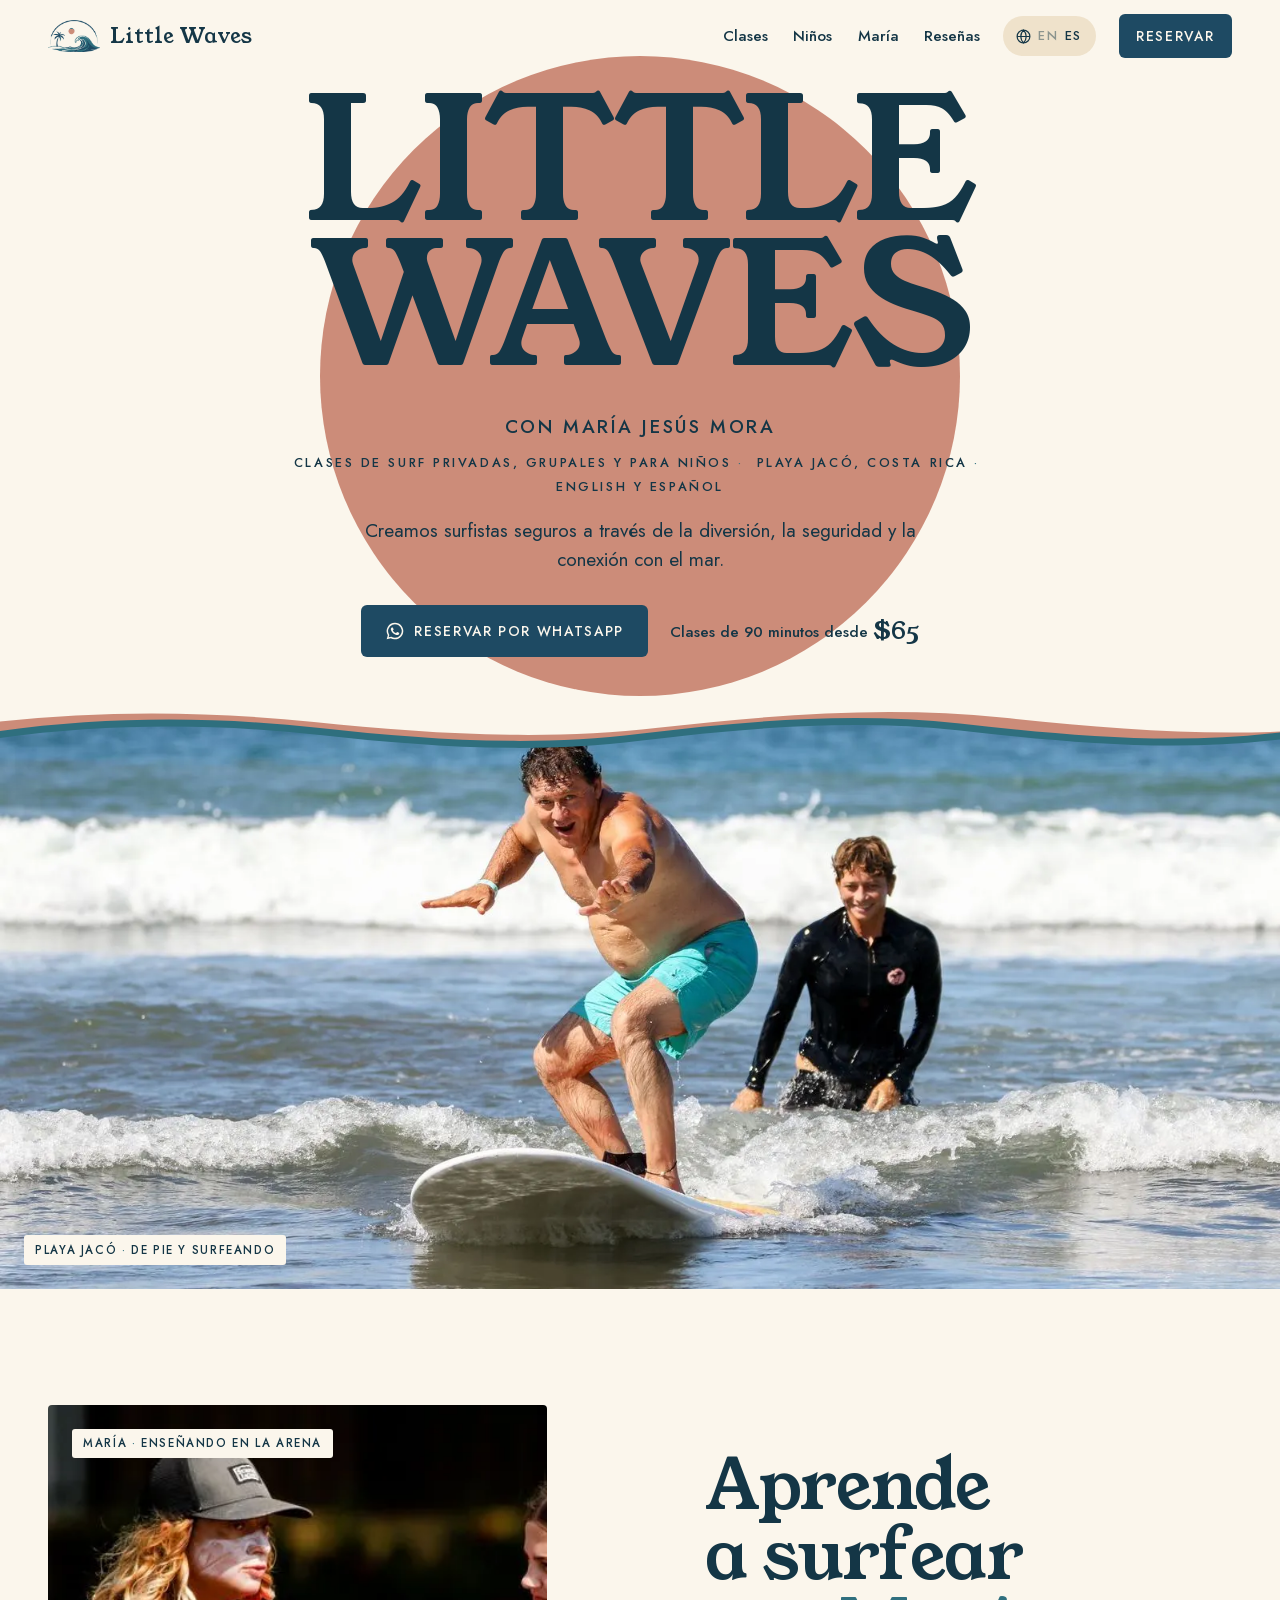
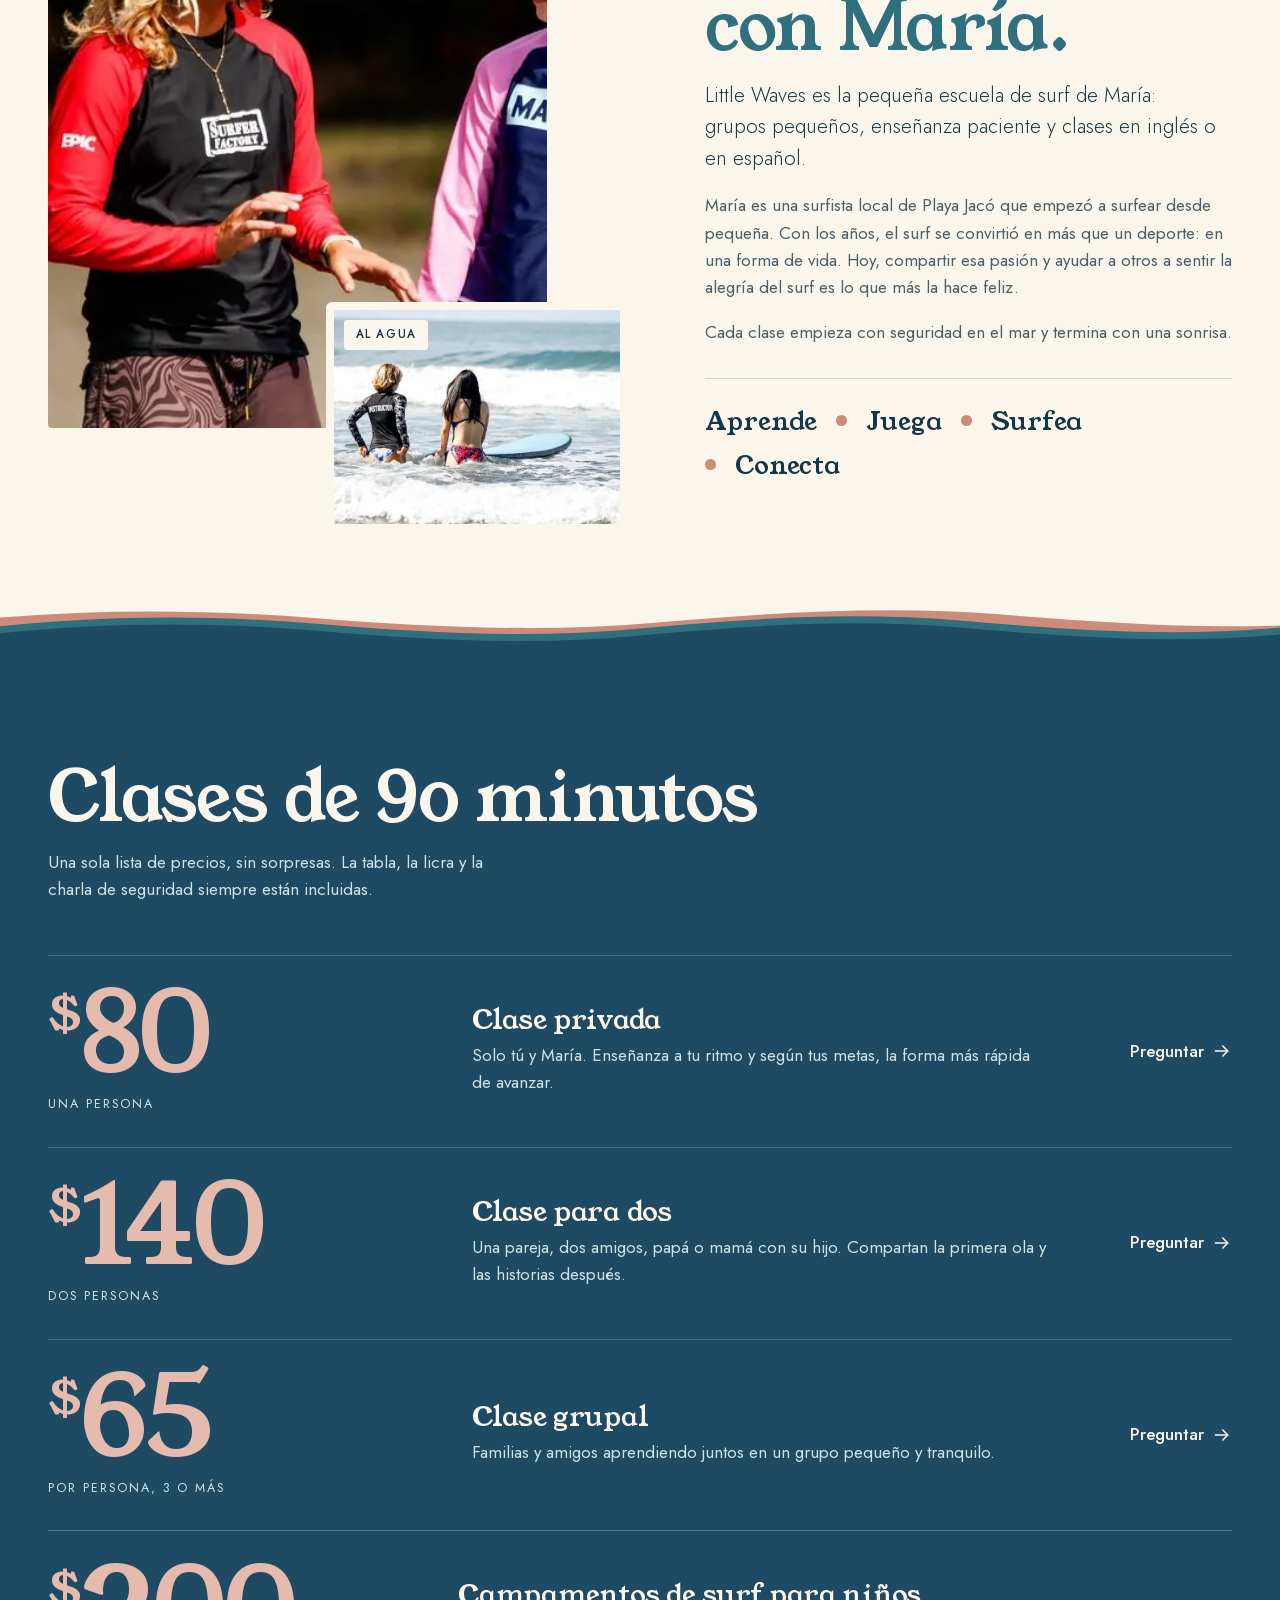
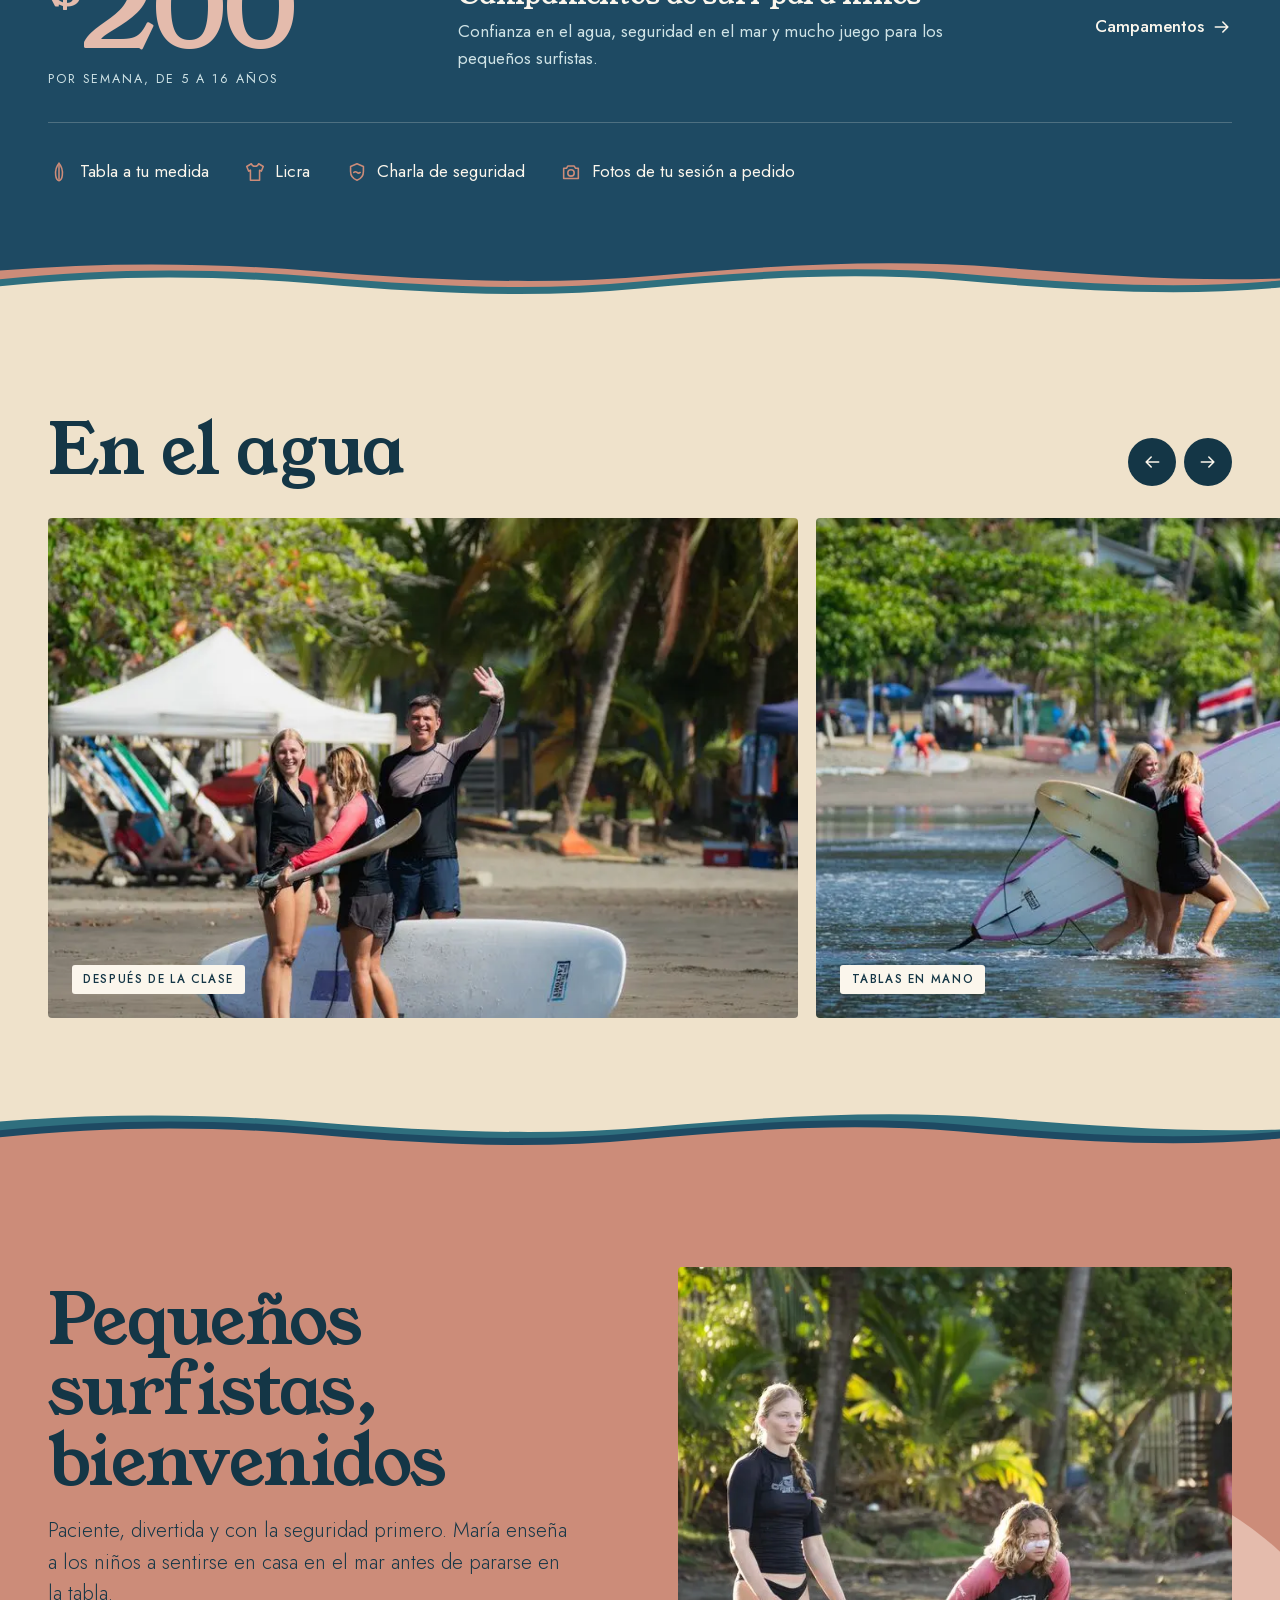
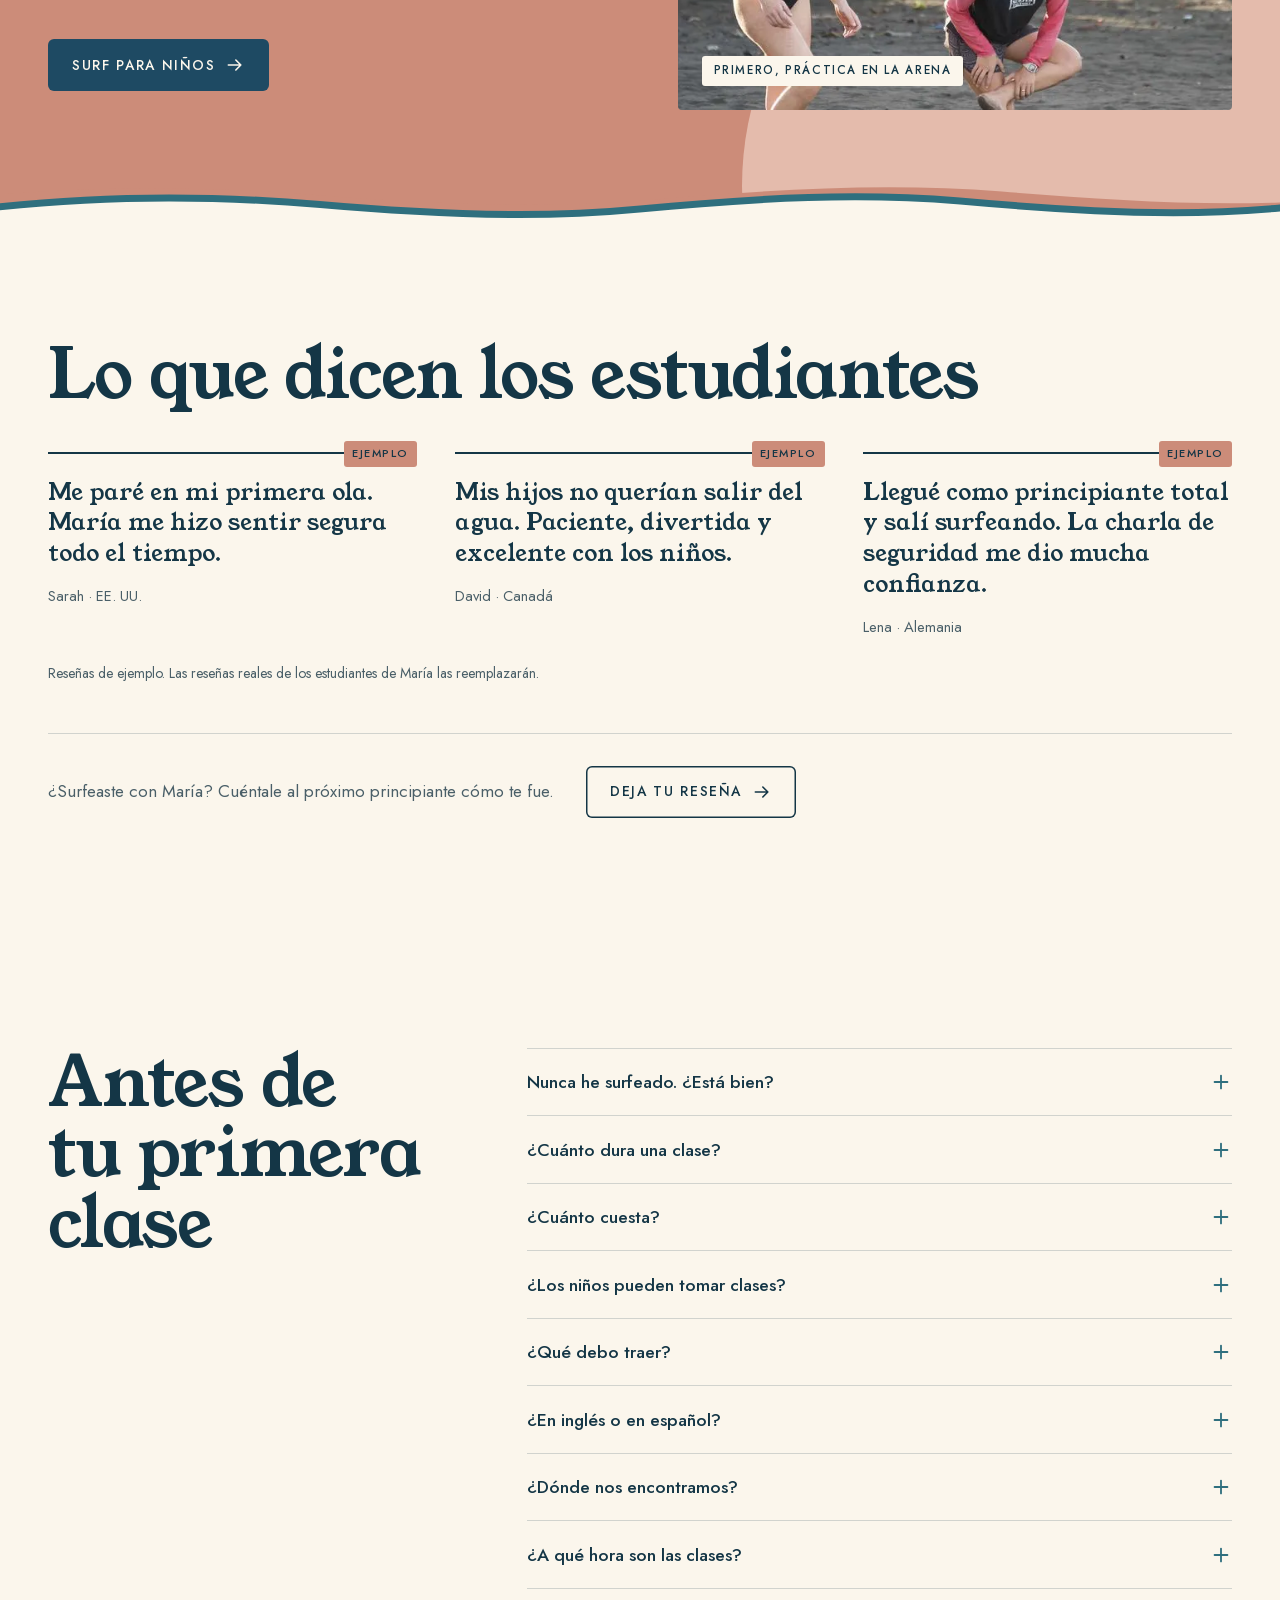
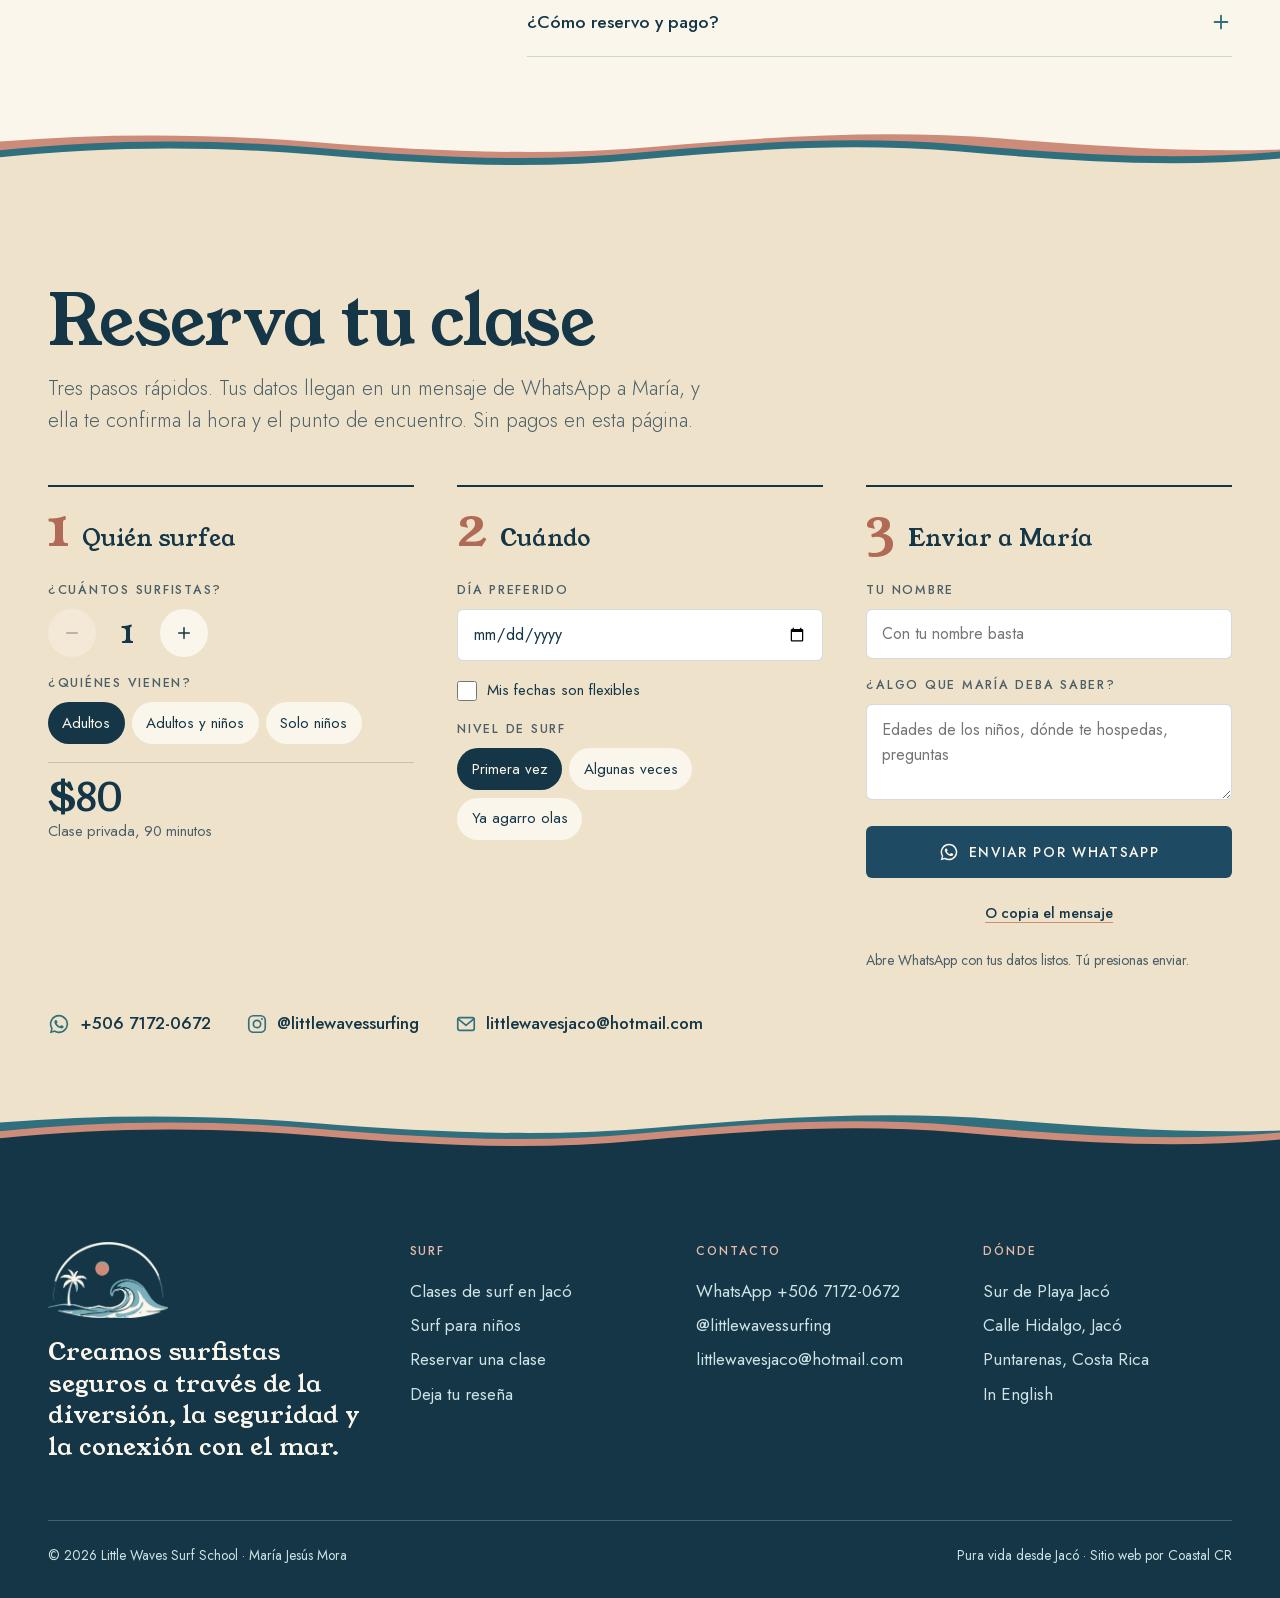
==== es/index.html @ 52def3fa "Launch revamped Little Waves site (surf-film poster) New bilingual site: home, surf lessons, kids ca" ====
<!DOCTYPE html>
<html lang="es">
<head>
<meta charset="utf-8">
<meta name="viewport" content="width=device-width, initial-scale=1, viewport-fit=cover">
<title>Little Waves Surf School | Clases de Surf en Playa Jacó, Costa Rica</title>
<meta name="description" content="Clases de surf en Playa Jacó con la instructora local María Jesús Mora. Privada $80, dos personas $140, grupos $65 por persona. 90 minutos, tabla incluida. Inglés y español.">
<meta name="robots" content="index, follow, max-image-preview:large">
<link rel="canonical" href="https://littlewavessurf.com/es/">
<link rel="alternate" hreflang="en" href="https://littlewavessurf.com/"><link rel="alternate" hreflang="es" href="https://littlewavessurf.com/es/"><link rel="alternate" hreflang="x-default" href="https://littlewavessurf.com/">
<meta name="theme-color" content="#FBF6EC">
<meta property="og:type" content="website">
<meta property="og:site_name" content="Little Waves Surf School">
<meta property="og:locale" content="es_CR">
<meta property="og:title" content="Little Waves Surf School | Clases de Surf en Playa Jacó, Costa Rica">
<meta property="og:description" content="Clases de surf en Playa Jacó con la instructora local María Jesús Mora. Privada $80, dos personas $140, grupos $65 por persona. 90 minutos, tabla incluida. Inglés y español.">
<meta property="og:url" content="https://littlewavessurf.com/es/">
<meta property="og:image" content="https://littlewavessurf.com/img/og-card.jpg">
<meta property="og:image:width" content="1200"><meta property="og:image:height" content="630">
<meta name="twitter:card" content="summary_large_image">
<link rel="icon" type="image/png" href="../img/icon-180.png">
<link rel="apple-touch-icon" href="../img/icon-180.png">
<link rel="preload" href="../fonts/youngserif-latin.woff2" as="font" type="font/woff2" crossorigin>
<link rel="preload" href="../fonts/jost-latin.woff2" as="font" type="font/woff2" crossorigin>
<link rel="stylesheet" href="../assets/site.css?v=20260926">
<script type="application/ld+json">{"@context":"https://schema.org","@graph":[{"@type":"SportsActivityLocation","@id":"https://littlewavessurf.com/#school","name":"Little Waves Surf School","url":"https://littlewavessurf.com/","image":"https://littlewavessurf.com/img/standup-1600.jpg","logo":"https://littlewavessurf.com/img/mark-ink-512.png","telephone":"+506 7172 0672","email":"littlewavesjaco@hotmail.com","description":"Clases de surf en Playa Jacó con la instructora local María Jesús Mora. Privada $80, dos personas $140, grupos $65 por persona. 90 minutos, tabla incluida. Inglés y español.","foundingDate":"2026","address":{"@type":"PostalAddress","streetAddress":"Calle Hidalgo, Playa Jacó","addressLocality":"Jacó","addressRegion":"Puntarenas","addressCountry":"CR"},"areaServed":"Jacó, Puntarenas, Costa Rica","priceRange":"$65-$200","knowsLanguage":["en","es"],"sameAs":["https://instagram.com/littlewavessurfing"],"founder":{"@type":"Person","name":"María Jesús Mora","jobTitle":"Surf instructor"},"makesOffer":[{"@type":"Offer","price":"80","priceCurrency":"USD","itemOffered":{"@type":"Service","name":"Clase de surf privada (90 minutos)"}},{"@type":"Offer","price":"140","priceCurrency":"USD","itemOffered":{"@type":"Service","name":"Clase de surf para dos personas (90 minutos)"}},{"@type":"Offer","price":"65","priceCurrency":"USD","itemOffered":{"@type":"Service","name":"Clase de surf grupal, por persona, 3 o más (90 minutos)"}},{"@type":"Offer","price":"200","priceCurrency":"USD","itemOffered":{"@type":"Service","name":"Campamento de surf para niños, 5 a 16 años, por semana"}}]},{"@type":"FAQPage","@id":"https://littlewavessurf.com/es/#faq","mainEntity":[{"@type":"Question","name":"Nunca he surfeado. ¿Está bien?","acceptedAnswer":{"@type":"Answer","text":"Sí. Las clases están pensadas para principiantes, y cada una empieza con una charla de seguridad en la arena antes de entrar al agua."}},{"@type":"Question","name":"¿Cuánto dura una clase?","acceptedAnswer":{"@type":"Answer","text":"90 minutos, privada o grupal."}},{"@type":"Question","name":"¿Cuánto cuesta?","acceptedAnswer":{"@type":"Answer","text":"$80 la clase privada, $140 para dos personas y $65 por persona para tres o más. La tabla, la licra y la charla de seguridad están incluidas."}},{"@type":"Question","name":"¿Los niños pueden tomar clases?","acceptedAnswer":{"@type":"Answer","text":"Sí. María enseña a niños y adultos, y organiza campamentos de surf semanales para niños de 5 a 16 años ($200 por semana)."}},{"@type":"Question","name":"¿Dónde nos encontramos?","acceptedAnswer":{"@type":"Answer","text":"En el sur de Playa Jacó, por Calle Hidalgo. María te manda el punto exacto por WhatsApp."}},{"@type":"Question","name":"¿A qué hora son las clases?","acceptedAnswer":{"@type":"Answer","text":"Depende de la marea. María escoge la mejor hora para tu nivel y te la confirma por WhatsApp."}},{"@type":"Question","name":"¿En inglés o en español?","acceptedAnswer":{"@type":"Answer","text":"Los dos. María enseña en inglés y en español."}}]}]}</script>
</head>
<body>
<svg width="0" height="0" style="position:absolute" aria-hidden="true" focusable="false">
  <symbol id="i-wa" viewBox="0 0 24 24"><path fill="currentColor" d="M12 2a10 10 0 0 0-8.6 15.1L2 22l5-1.3A10 10 0 1 0 12 2zm0 18.2c-1.5 0-3-.4-4.3-1.2l-.3-.2-3 .8.8-2.9-.2-.3A8.2 8.2 0 1 1 12 20.2zm4.5-6.1c-.2-.1-1.5-.7-1.7-.8-.2-.1-.4-.1-.6.1l-.8 1c-.1.2-.3.2-.5.1a6.7 6.7 0 0 1-3.3-2.9c-.2-.4.2-.4.7-1.3.1-.2 0-.3 0-.4l-.8-1.8c-.2-.5-.4-.4-.6-.4h-.5c-.2 0-.4.1-.6.3-.2.2-.8.8-.8 2s.9 2.3 1 2.5c.1.2 1.7 2.6 4.2 3.7 1.6.7 2.2.7 3 .6.5-.1 1.5-.6 1.7-1.2.2-.6.2-1.1.1-1.2 0-.1-.2-.2-.5-.3z"/></symbol>
  <symbol id="i-ig" viewBox="0 0 24 24"><g fill="none" stroke="currentColor" stroke-width="1.8"><rect x="3" y="3" width="18" height="18" rx="5"/><circle cx="12" cy="12" r="4"/></g><circle cx="17.4" cy="6.6" r="1.1" fill="currentColor"/></symbol>
  <symbol id="i-mail" viewBox="0 0 24 24"><g fill="none" stroke="currentColor" stroke-width="1.8" stroke-linejoin="round"><rect x="3" y="5" width="18" height="14" rx="2"/><path d="m3.5 6.5 8.5 7 8.5-7"/></g></symbol>
  <symbol id="i-pin" viewBox="0 0 24 24"><g fill="none" stroke="currentColor" stroke-width="1.8"><path d="M12 21s-7-6.2-7-11.5a7 7 0 0 1 14 0C19 14.8 12 21 12 21z"/><circle cx="12" cy="9.5" r="2.5"/></g></symbol>
  <symbol id="i-globe" viewBox="0 0 24 24"><g fill="none" stroke="currentColor" stroke-width="1.7"><circle cx="12" cy="12" r="9"/><path d="M3 12h18M12 3c2.6 2.6 3.8 5.6 3.8 9s-1.2 6.4-3.8 9c-2.6-2.6-3.8-5.6-3.8-9S9.4 5.6 12 3z"/></g></symbol>
  <symbol id="i-menu" viewBox="0 0 24 24"><path d="M3 7h18M3 12h18M3 17h12" fill="none" stroke="currentColor" stroke-width="1.9" stroke-linecap="round"/></symbol>
  <symbol id="i-close" viewBox="0 0 24 24"><path d="M6 6l12 12M18 6 6 18" fill="none" stroke="currentColor" stroke-width="1.9" stroke-linecap="round"/></symbol>
  <symbol id="i-plus" viewBox="0 0 24 24"><path d="M12 5v14M5 12h14" fill="none" stroke="currentColor" stroke-width="2" stroke-linecap="round"/></symbol>
  <symbol id="i-minus" viewBox="0 0 24 24"><path d="M5 12h14" fill="none" stroke="currentColor" stroke-width="2" stroke-linecap="round"/></symbol>
  <symbol id="i-arrow" viewBox="0 0 24 24"><path d="M4 12h15m-6-6 6 6-6 6" fill="none" stroke="currentColor" stroke-width="1.9" stroke-linecap="round" stroke-linejoin="round"/></symbol>
  <symbol id="i-left" viewBox="0 0 24 24"><path d="M20 12H5m6-6-6 6 6 6" fill="none" stroke="currentColor" stroke-width="1.9" stroke-linecap="round" stroke-linejoin="round"/></symbol>
  <symbol id="i-check" viewBox="0 0 24 24"><g fill="none" stroke="currentColor" stroke-width="1.9" stroke-linecap="round" stroke-linejoin="round"><circle cx="12" cy="12" r="9"/><path d="m8 12.5 2.7 2.7L16.5 9.5"/></g></symbol>
  <symbol id="i-board" viewBox="0 0 24 24"><g fill="none" stroke="currentColor" stroke-width="1.7" stroke-linecap="round"><path d="M12 2.5c3 3.5 4.2 8.3 3.6 13.2-.3 2.6-1.6 5.3-3.6 5.8-2-.5-3.3-3.2-3.6-5.8-.6-4.9.6-9.7 3.6-13.2z"/><path d="M12 5v15"/></g></symbol>
  <symbol id="i-shirt" viewBox="0 0 24 24"><path d="M8 3 3 6l2 5 2-1v11h10V10l2 1 2-5-5-3c-.5 1.7-2 2.8-4 2.8S8.5 4.7 8 3z" fill="none" stroke="currentColor" stroke-width="1.7" stroke-linejoin="round"/></symbol>
  <symbol id="i-shield" viewBox="0 0 24 24"><g fill="none" stroke="currentColor" stroke-width="1.7" stroke-linejoin="round" stroke-linecap="round"><path d="M12 3 5 6v5.5c0 4.4 3 8 7 9.5 4-1.5 7-5.1 7-9.5V6l-7-3z"/><path d="M8.5 12.5c1.2-1 2.3-1 3.5 0s2.3 1 3.5 0"/></g></symbol>
  <symbol id="i-camera" viewBox="0 0 24 24"><g fill="none" stroke="currentColor" stroke-width="1.7" stroke-linejoin="round"><path d="M4 8h3l1.5-2.5h7L17 8h3v11H4z"/><circle cx="12" cy="13" r="3.5"/></g></symbol>
  <symbol id="i-star" viewBox="0 0 24 24"><path fill="currentColor" d="m12 3 2.7 5.6 6.1.9-4.4 4.3 1 6.1L12 17l-5.4 2.9 1-6.1-4.4-4.3 6.1-.9z"/></symbol>
  <symbol id="i-copy" viewBox="0 0 24 24"><g fill="none" stroke="currentColor" stroke-width="1.7"><rect x="8" y="8" width="12" height="12" rx="2"/><path d="M16 8V5a1 1 0 0 0-1-1H5a1 1 0 0 0-1 1v10a1 1 0 0 0 1 1h3"/></g></symbol>
</svg>
<a class="sr" href="#main">Saltar al contenido</a>
<header class="top" id="top">
  <div class="wrap top-in">
    <a class="brand" href="../es/" aria-label="Little Waves Surf School, inicio">
      <img src="../img/mark-ink-160.png" width="160" height="101" alt="" />
      <span>Little Waves</span>
    </a>
    <nav class="nav" aria-label="Principal">
      <a href="../es/clases-de-surf-jaco/">Clases</a>
      <a href="../es/campamentos-de-surf-ninos/">Niños</a>
      <a href="../es/#maria">María</a>
      <a href="../es/#reviews">Reseñas</a>
    </nav>
    <a class="lang" href="../" hreflang="en" data-lang-switch="en" aria-label="View in English">
      <svg aria-hidden="true"><use href="#i-globe"/></svg><b class="">EN</b><b class="on">ES</b>
    </a>
    <a class="btn btn-sea btn-top" href="../es/#book">Reservar</a>
    <button class="menu-btn" type="button" aria-label="Abrir menú" aria-controls="sheet" aria-expanded="false" data-menu-open><svg aria-hidden="true"><use href="#i-menu"/></svg></button>
  </div>
</header>
<div class="sheet" id="sheet" role="dialog" aria-modal="true" aria-label="Menú">
  <div class="sheet-head">
    <a class="brand" href="../es/"><img src="../img/mark-ink-160.png" width="44" alt="" /><span>Little Waves</span></a>
    <button class="menu-btn" type="button" aria-label="Cerrar menú" data-menu-close style="display:inline-flex"><svg aria-hidden="true"><use href="#i-close"/></svg></button>
  </div>
  <nav aria-label="Móvil">
    <a href="../es/">Inicio</a>
    <a href="../es/clases-de-surf-jaco/">Clases de surf</a>
    <a href="../es/campamentos-de-surf-ninos/">Surf para niños</a>
    <a href="../es/#maria">Conoce a María</a>
    <a href="../es/#reviews">Reseñas</a>
    <a href="../" data-lang-switch="en">In English</a>
  </nav>
  <a class="btn btn-sea" href="../es/#book" data-menu-close><svg aria-hidden="true"><use href="#i-wa"/></svg>Reservar por WhatsApp</a>
</div>
<main id="main">
<section class="poster" aria-labelledby="title">
  <div class="sun" aria-hidden="true" data-sun></div>
  <div class="sky wrap">
    <h1 class="bill-title" id="title"><span>Little</span> <span>Waves</span></h1>
    <p class="billing"><span class="star">Con María Jesús Mora</span> <span>Clases de surf privadas, grupales y para niños<i>·</i></span> <span>Playa Jacó, Costa Rica<i>·</i></span> <span>English y Español</span></p>
    <p class="tagline">Creamos surfistas seguros a través de la diversión, la seguridad y la conexión con el mar.</p>
    <div class="cta-row">
      <a class="btn btn-sea" href="#book"><svg aria-hidden="true"><use href="#i-wa"/></svg>Reservar por WhatsApp</a>
      <span class="from">Clases de 90 minutos desde <b>$65</b></span>
    </div>
  </div>
  <figure class="sea-plate">
    <picture><source type="image/webp" srcset="../img/standup-800.webp 800w, ../img/standup-1600.webp 1600w" sizes="100vw"><img src="../img/standup-1600.jpg" srcset="../img/standup-800.jpg 800w, ../img/standup-1600.jpg 1600w" sizes="100vw" width="1600" height="1056" alt="Un estudiante de pie sobre una ola durante una clase de surf en Playa Jacó" fetchpriority="high"></picture>
    <figcaption class="ticket">Playa Jacó <b>·</b> De pie y surfeando</figcaption>
  </figure>
</section>

<section class="band b-paper pad" id="maria" aria-labelledby="maria-h">
  <div class="wrap maria">
    <div class="maria-plates">
      <figure class="p1">
        <picture><source type="image/webp" srcset="../img/teaching-800.webp 800w, ../img/teaching-1600.webp 1600w" sizes="(max-width:860px) 92vw, 50vw"><img src="../img/teaching-1600.jpg" srcset="../img/teaching-800.jpg 800w, ../img/teaching-1600.jpg 1600w" sizes="(max-width:860px) 92vw, 50vw" width="1600" height="1060" alt="María enseñando a una joven estudiante en la playa de Jacó" loading="lazy" decoding="async"></picture>
        <figcaption class="ticket">María <b>·</b> Enseñando en la arena</figcaption>
      </figure>
      <figure class="p2">
        <picture><source type="image/webp" srcset="../img/walkin-800.webp 800w, ../img/walkin-1600.webp 1600w" sizes="(max-width:860px) 50vw, 26vw"><img src="../img/walkin-1600.jpg" srcset="../img/walkin-800.jpg 800w, ../img/walkin-1600.jpg 1600w" sizes="(max-width:860px) 50vw, 26vw" width="1600" height="1060" alt="María entrando al mar con una estudiante" loading="lazy" decoding="async"></picture>
        <figcaption class="ticket">Al agua</figcaption>
      </figure>
    </div>
    <div>
      <h2 id="maria-h">Aprende a surfear <em>con María.</em></h2>
      <p class="lede">Little Waves es la pequeña escuela de surf de María: grupos pequeños, enseñanza paciente y clases en inglés o en español.</p>
      <p>María es una surfista local de Playa Jacó que empezó a surfear desde pequeña. Con los años, el surf se convirtió en más que un deporte: en una forma de vida. Hoy, compartir esa pasión y ayudar a otros a sentir la alegría del surf es lo que más la hace feliz.</p>
      <p>Cada clase empieza con seguridad en el mar y termina con una sonrisa.</p>
      <div class="values" aria-label="La base de cada clase"><span>Aprende</span><span>Juega</span><span>Surfea</span><span>Conecta</span></div>
    </div>
  </div>
</section>

<section class="band edge b-sea pad" id="lessons" aria-labelledby="lessons-h"><i class="ink" aria-hidden="true"></i>
  <div class="wrap">
    <div class="bill-head">
      <h2 id="lessons-h">Clases de 90 minutos</h2>
      <p>Una sola lista de precios, sin sorpresas. La tabla, la licra y la charla de seguridad siempre están incluidas.</p>
    </div>
    <ul class="bill">
      <li>
        <div class="price"><sup>$</sup>80<small>Una persona</small></div>
        <div><h3>Clase privada</h3><p>Solo tú y María. Enseñanza a tu ritmo y según tus metas, la forma más rápida de avanzar.</p></div>
        <a class="ask" href="https://wa.me/50671720672" data-wa data-wa-msg="private"><span class="t">Preguntar</span> <svg class="arrow" width="20" height="20" aria-hidden="true"><use href="#i-arrow"/></svg></a>
      </li>
      <li>
        <div class="price"><sup>$</sup>140<small>Dos personas</small></div>
        <div><h3>Clase para dos</h3><p>Una pareja, dos amigos, papá o mamá con su hijo. Compartan la primera ola y las historias después.</p></div>
        <a class="ask" href="https://wa.me/50671720672" data-wa data-wa-msg="two"><span class="t">Preguntar</span> <svg class="arrow" width="20" height="20" aria-hidden="true"><use href="#i-arrow"/></svg></a>
      </li>
      <li>
        <div class="price"><sup>$</sup>65<small>Por persona, 3 o más</small></div>
        <div><h3>Clase grupal</h3><p>Familias y amigos aprendiendo juntos en un grupo pequeño y tranquilo.</p></div>
        <a class="ask" href="https://wa.me/50671720672" data-wa data-wa-msg="group"><span class="t">Preguntar</span> <svg class="arrow" width="20" height="20" aria-hidden="true"><use href="#i-arrow"/></svg></a>
      </li>
      <li>
        <div class="price"><sup>$</sup>200<small>Por semana, de 5 a 16 años</small></div>
        <div><h3>Campamentos de surf para niños</h3><p>Confianza en el agua, seguridad en el mar y mucho juego para los pequeños surfistas.</p></div>
        <a class="ask" href="../es/campamentos-de-surf-ninos/"><span class="t">Campamentos</span> <svg class="arrow" width="20" height="20" aria-hidden="true"><use href="#i-arrow"/></svg></a>
      </li>
    </ul>
    <div class="included">
      <span><svg aria-hidden="true"><use href="#i-board"/></svg>Tabla a tu medida</span>
      <span><svg aria-hidden="true"><use href="#i-shirt"/></svg>Licra</span>
      <span><svg aria-hidden="true"><use href="#i-shield"/></svg>Charla de seguridad</span>
      <span><svg aria-hidden="true"><use href="#i-camera"/></svg>Fotos de tu sesión a pedido</span>
    </div>
  </div>
</section>

<section class="band edge b-sand pad" aria-labelledby="reel-h"><i class="ink" aria-hidden="true"></i>
  <div class="wrap reel-head">
    <h2 id="reel-h">En el agua</h2>
    <div class="reel-ctrl">
      <button type="button" data-reel="-1" aria-label="Fotos anteriores"><svg aria-hidden="true"><use href="#i-left"/></svg></button>
      <button type="button" data-reel="1" aria-label="Más fotos"><svg aria-hidden="true"><use href="#i-arrow"/></svg></button>
    </div>
  </div>
  <div class="reel" id="reel" tabindex="0" aria-label="Fotos de clases">
    <figure><picture><source type="image/webp" srcset="../img/family-800.webp 800w, ../img/family-1600.webp 1600w" sizes="(max-width:640px) 460px, 760px"><img src="../img/family-1600.jpg" srcset="../img/family-800.jpg 800w, ../img/family-1600.jpg 1600w" sizes="(max-width:640px) 460px, 760px" width="1600" height="1067" alt="Una familia con su tabla después de una clase" loading="lazy" decoding="async"></picture><figcaption class="ticket">Después de la clase</figcaption></figure>
    <figure><picture><source type="image/webp" srcset="../img/boards-800.webp 800w, ../img/boards-1600.webp 1600w" sizes="(max-width:640px) 460px, 760px"><img src="../img/boards-1600.jpg" srcset="../img/boards-800.jpg 800w, ../img/boards-1600.jpg 1600w" sizes="(max-width:640px) 460px, 760px" width="1600" height="1067" alt="Dos estudiantes entrando al agua con sus tablas" loading="lazy" decoding="async"></picture><figcaption class="ticket">Tablas en mano</figcaption></figure>
    <figure><picture><source type="image/webp" srcset="../img/drone-800.webp 800w, ../img/drone-1600.webp 1600w" sizes="(max-width:640px) 540px, 900px"><img src="../img/drone-1600.jpg" srcset="../img/drone-800.jpg 800w, ../img/drone-1600.jpg 1600w" sizes="(max-width:640px) 540px, 900px" width="1600" height="900" alt="Una clase de surf vista desde arriba en el agua verde del Pacífico" loading="lazy" decoding="async"></picture><figcaption class="ticket">Desde arriba</figcaption></figure>
    <figure><picture><source type="image/webp" srcset="../img/laugh-800.webp 800w, ../img/laugh-1600.webp 1600w" sizes="(max-width:640px) 460px, 760px"><img src="../img/laugh-1600.jpg" srcset="../img/laugh-800.jpg 800w, ../img/laugh-1600.jpg 1600w" sizes="(max-width:640px) 460px, 760px" width="1600" height="1064" alt="Dos surfistas riendo en la playa con una tabla" loading="lazy" decoding="async"></picture><figcaption class="ticket">En la arena</figcaption></figure>
    <figure><picture><source type="image/webp" srcset="../img/ride2-800.webp 800w, ../img/ride2-1600.webp 1600w" sizes="(max-width:640px) 460px, 760px"><img src="../img/ride2-1600.jpg" srcset="../img/ride2-800.jpg 800w, ../img/ride2-1600.jpg 1600w" sizes="(max-width:640px) 460px, 760px" width="1600" height="1067" alt="Un surfista en una ola limpia en Jacó" loading="lazy" decoding="async"></picture><figcaption class="ticket">Playa Jacó <b>·</b> Un buen día</figcaption></figure>
    <figure><picture><source type="image/webp" srcset="../img/boards2-800.webp 800w, ../img/boards2-1600.webp 1600w" sizes="(max-width:640px) 460px, 760px"><img src="../img/boards2-1600.jpg" srcset="../img/boards2-800.jpg 800w, ../img/boards2-1600.jpg 1600w" sizes="(max-width:640px) 460px, 760px" width="1600" height="1067" alt="Dos surfistas entrando al agua con sus tablas" loading="lazy" decoding="async"></picture><figcaption class="ticket">Listos</figcaption></figure>
    <figure><picture><source type="image/webp" srcset="../img/water-800.webp 800w, ../img/water-1600.webp 1600w" sizes="(max-width:640px) 460px, 760px"><img src="../img/water-1600.jpg" srcset="../img/water-800.jpg 800w, ../img/water-1600.jpg 1600w" sizes="(max-width:640px) 460px, 760px" width="1600" height="1067" alt="Esperando una ola juntos en el agua" loading="lazy" decoding="async"></picture><figcaption class="ticket">Esperando la serie</figcaption></figure>
    <figure><picture><source type="image/webp" srcset="../img/ride1-800.webp 800w, ../img/ride1-1600.webp 1600w" sizes="(max-width:640px) 460px, 760px"><img src="../img/ride1-1600.jpg" srcset="../img/ride1-800.jpg 800w, ../img/ride1-1600.jpg 1600w" sizes="(max-width:640px) 460px, 760px" width="1600" height="1067" alt="Un surfista dentro de una ola en Jacó" loading="lazy" decoding="async"></picture><figcaption class="ticket">Más adentro</figcaption></figure>
  </div>
</section>

<section class="band edge b-sun pad kids-band" aria-labelledby="kids-h"><i class="ink" aria-hidden="true"></i>
  <div class="rise-clip" aria-hidden="true"><div class="rise"></div></div>
  <div class="wrap kids">
    <div>
      <h2 id="kids-h">Pequeños surfistas, bienvenidos</h2>
      <p class="lede">Paciente, divertida y con la seguridad primero. María enseña a los niños a sentirse en casa en el mar antes de pararse en la tabla.</p>
      <a class="btn btn-sea" href="../es/campamentos-de-surf-ninos/">Surf para niños <svg class="arrow" aria-hidden="true"><use href="#i-arrow"/></svg></a>
    </div>
    <figure>
      <picture><source type="image/webp" srcset="../img/sand-800.webp 800w, ../img/sand-1600.webp 1600w" sizes="(max-width:860px) 92vw, 46vw"><img src="../img/sand-1600.jpg" srcset="../img/sand-800.jpg 800w, ../img/sand-1600.jpg 1600w" sizes="(max-width:860px) 92vw, 46vw" width="1600" height="1067" alt="Una joven estudiante practicando en la arena con su instructora" loading="lazy" decoding="async"></picture>
      <figcaption class="ticket">Primero, práctica en la arena</figcaption>
    </figure>
  </div>
</section>

<section class="band edge b-paper pad" id="reviews" aria-labelledby="rev-h"><i class="ink" aria-hidden="true"></i>
  <div class="wrap">
    <h2 id="rev-h">Lo que dicen los estudiantes</h2>
    <div class="quotes"><blockquote><span class="example">Ejemplo</span><p>Me paré en mi primera ola. María me hizo sentir segura todo el tiempo.</p><footer>Sarah · EE. UU.</footer></blockquote><blockquote><span class="example">Ejemplo</span><p>Mis hijos no querían salir del agua. Paciente, divertida y excelente con los niños.</p><footer>David · Canadá</footer></blockquote><blockquote><span class="example">Ejemplo</span><p>Llegué como principiante total y salí surfeando. La charla de seguridad me dio mucha confianza.</p><footer>Lena · Alemania</footer></blockquote></div><p class="send-note" style="margin-top:1.4rem">Reseñas de ejemplo. Las reseñas reales de los estudiantes de María las reemplazarán.</p>
    <div class="review-ask">
      <p>¿Surfeaste con María? Cuéntale al próximo principiante cómo te fue.</p>
      <a class="btn btn-line" href="../es/resena/">Deja tu reseña <svg class="arrow" aria-hidden="true"><use href="#i-arrow"/></svg></a>
    </div>
  </div>
</section>

<section class="band b-paper pad" id="faq" aria-labelledby="faq-h">
  <div class="wrap faq">
    <h2 id="faq-h">Antes de tu primera clase</h2>
    <div>
      <details><summary>Nunca he surfeado. ¿Está bien?<svg aria-hidden="true"><use href="#i-plus"/></svg></summary><p>Sí. Las clases están pensadas para principiantes, y cada una empieza con una charla de seguridad en la arena antes de entrar al agua.</p></details>
      <details><summary>¿Cuánto dura una clase?<svg aria-hidden="true"><use href="#i-plus"/></svg></summary><p>90 minutos, privada o grupal.</p></details>
      <details><summary>¿Cuánto cuesta?<svg aria-hidden="true"><use href="#i-plus"/></svg></summary><p>$80 la clase privada, $140 para dos personas y $65 por persona para tres o más. La tabla, la licra y la charla de seguridad están incluidas.</p></details>
      <details><summary>¿Los niños pueden tomar clases?<svg aria-hidden="true"><use href="#i-plus"/></svg></summary><p>Sí. María enseña a niños y adultos, y organiza campamentos de surf semanales para niños de 5 a 16 años ($200 por semana).</p></details>
      <details><summary>¿Qué debo traer?<svg aria-hidden="true"><use href="#i-plus"/></svg></summary><p>Tu traje de baño, bloqueador y agua. La tabla y la licra te esperan listas.</p></details>
      <details><summary>¿En inglés o en español?<svg aria-hidden="true"><use href="#i-plus"/></svg></summary><p>Los dos. María enseña en inglés y en español.</p></details>
      <details><summary>¿Dónde nos encontramos?<svg aria-hidden="true"><use href="#i-plus"/></svg></summary><p>En el sur de Playa Jacó, por Calle Hidalgo. María te manda el punto exacto por WhatsApp.</p></details>
      <details><summary>¿A qué hora son las clases?<svg aria-hidden="true"><use href="#i-plus"/></svg></summary><p>Depende de la marea. María escoge la mejor hora para tu nivel y te la confirma por WhatsApp.</p></details>
      <details><summary>¿Cómo reservo y pago?<svg aria-hidden="true"><use href="#i-plus"/></svg></summary><p>Envía tus datos por WhatsApp. María te confirma la hora y dónde encontrarse. No se cobra nada en esta página.</p></details>
    </div>
  </div>
</section>


<section class="band edge b-sand pad" id="book" aria-labelledby="book-h"><i class="ink" aria-hidden="true"></i>
  <div class="wrap">
    <div class="book-head">
      <h2 id="book-h">Reserva tu clase</h2>
      <p class="lede">Tres pasos rápidos. Tus datos llegan en un mensaje de WhatsApp a María, y ella te confirma la hora y el punto de encuentro. Sin pagos en esta página.</p>
    </div>
    <form class="stations" id="planner" novalidate>
      <fieldset class="station">
        <legend class="station-n"><b>1</b><span>Quién surfea</span></legend>
        <div>
          <span class="field-label" id="ppl-l">¿Cuántos surfistas?</span>
          <div class="stepper" role="group" aria-labelledby="ppl-l">
            <button type="button" data-step="-1" aria-label="Uno menos"><svg aria-hidden="true"><use href="#i-minus"/></svg></button>
            <output id="ppl" aria-live="polite">1</output>
            <button type="button" data-step="1" aria-label="Uno más"><svg aria-hidden="true"><use href="#i-plus"/></svg></button>
          </div>
        </div>
        <div>
          <span class="field-label" id="who-l">¿Quiénes vienen?</span>
          <div class="chips" role="radiogroup" aria-labelledby="who-l">
            <label><input type="radio" name="who" value="adults" checked><span>Adultos</span></label>
            <label><input type="radio" name="who" value="mix"><span>Adultos y niños</span></label>
            <label><input type="radio" name="who" value="kids"><span>Solo niños</span></label>
          </div>
        </div>
        <div class="estimate" aria-live="polite">
          <b id="est-price">$80</b>
          <span id="est-note">Clase privada, 90 minutos</span>
        </div>
      </fieldset>
      <fieldset class="station">
        <legend class="station-n"><b>2</b><span>Cuándo</span></legend>
        <div>
          <label class="field-label" for="date">Día preferido</label>
          <input class="input" type="date" id="date" name="date">
        </div>
        <label class="check"><input type="checkbox" id="flex" name="flex"> Mis fechas son flexibles</label>
        <div>
          <span class="field-label" id="lvl-l">Nivel de surf</span>
          <div class="chips" role="radiogroup" aria-labelledby="lvl-l">
            <label><input type="radio" name="level" value="first" checked><span>Primera vez</span></label>
            <label><input type="radio" name="level" value="some"><span>Algunas veces</span></label>
            <label><input type="radio" name="level" value="good"><span>Ya agarro olas</span></label>
          </div>
        </div>
      </fieldset>
      <fieldset class="station">
        <legend class="station-n"><b>3</b><span>Enviar a María</span></legend>
        <div>
          <label class="field-label" for="name">Tu nombre</label>
          <input class="input" id="name" name="name" autocomplete="name" placeholder="Con tu nombre basta">
        </div>
        <div>
          <label class="field-label" for="notes">¿Algo que María deba saber?</label>
          <textarea class="input" id="notes" name="notes" placeholder="Edades de los niños, dónde te hospedas, preguntas"></textarea>
        </div>
        <button class="btn btn-sea" type="submit"><svg aria-hidden="true"><use href="#i-wa"/></svg>Enviar por WhatsApp</button>
        <button class="copy-btn" type="button" data-copy>O copia el mensaje</button>
        <p class="send-note">Abre WhatsApp con tus datos listos. Tú presionas enviar.</p>
      </fieldset>
    </form>
    <div class="contact-row">
      <a href="https://wa.me/50671720672" data-wa><svg aria-hidden="true"><use href="#i-wa"/></svg>+506 7172-0672</a>
      <a href="https://instagram.com/littlewavessurfing" rel="noopener" target="_blank"><svg aria-hidden="true"><use href="#i-ig"/></svg>@littlewavessurfing</a>
      <a href="mailto:littlewavesjaco@hotmail.com"><svg aria-hidden="true"><use href="#i-mail"/></svg>littlewavesjaco@hotmail.com</a>
    </div>
  </div>
</section>

</main>
<footer class="band edge b-night foot"><i class="ink" aria-hidden="true"></i>
  <div class="wrap">
    <div class="foot-grid">
      <div class="foot-brand">
        <img src="../img/mark-reverse-512.png" width="120" alt="Little Waves Surf School" loading="lazy" />
        <p>Creamos surfistas seguros a través de la diversión, la seguridad y la conexión con el mar.</p>
      </div>
      <div>
        <p class="foot-h">Surf</p>
        <a href="../es/clases-de-surf-jaco/">Clases de surf en Jacó</a>
        <a href="../es/campamentos-de-surf-ninos/">Surf para niños</a>
        <a href="../es/#book">Reservar una clase</a>
        <a href="../es/resena/">Deja tu reseña</a>
      </div>
      <div>
        <p class="foot-h">Contacto</p>
        <a href="https://wa.me/50671720672" data-wa>WhatsApp +506 7172-0672</a>
        <a href="https://instagram.com/littlewavessurfing" rel="noopener" target="_blank">@littlewavessurfing</a>
        <a href="mailto:littlewavesjaco@hotmail.com">littlewavesjaco@hotmail.com</a>
      </div>
      <div>
        <p class="foot-h">Dónde</p>
        <ul><li>Sur de Playa Jacó</li><li>Calle Hidalgo, Jacó</li><li>Puntarenas, Costa Rica</li></ul>
        <a href="../" data-lang-switch="en">In English</a>
      </div>
    </div>
    <div class="foot-bottom">
      <span>© <span data-year>2026</span> Little Waves Surf School · María Jesús Mora</span>
      <span>Pura vida desde Jacó · Sitio web por <a href="https://coastalcr.com" rel="noopener" target="_blank">Coastal CR</a></span>
    </div>
  </div>
</footer>
<div class="bookbar" id="bookbar" aria-hidden="true">
  <span>Clases de 90 minutos<br>desde <b>$65</b></span>
  <a class="btn btn-sea" href="../es/#book" tabindex="-1"><svg aria-hidden="true"><use href="#i-wa"/></svg>Reservar</a>
</div>
<div class="toast" id="toast" role="status" aria-live="polite"></div>

<script src="../assets/site.js?v=20260926" defer></script>
</body>
</html>
---- assets/site.css ----
@font-face{font-family:'Jost';font-style:normal;font-weight:300 600;font-display:swap;src:url(../fonts/jost-latin-ext.woff2) format('woff2');unicode-range:U+0100-02BA, U+02BD-02C5, U+02C7-02CC, U+02CE-02D7, U+02DD-02FF, U+0304, U+0308, U+0329, U+1D00-1DBF, U+1E00-1E9F, U+1EF2-1EFF, U+2020, U+20A0-20AB, U+20AD-20C0, U+2113, U+2C60-2C7F, U+A720-A7FF}
@font-face{font-family:'Jost';font-style:normal;font-weight:300 600;font-display:swap;src:url(../fonts/jost-latin.woff2) format('woff2');unicode-range:U+0000-00FF, U+0131, U+0152-0153, U+02BB-02BC, U+02C6, U+02DA, U+02DC, U+0304, U+0308, U+0329, U+2000-206F, U+20AC, U+2122, U+2191, U+2193, U+2212, U+2215, U+FEFF, U+FFFD}
@font-face{font-family:'Young Serif';font-style:normal;font-weight:400;font-display:swap;src:url(../fonts/youngserif-latin-ext.woff2) format('woff2');unicode-range:U+0100-02BA, U+02BD-02C5, U+02C7-02CC, U+02CE-02D7, U+02DD-02FF, U+0304, U+0308, U+0329, U+1D00-1DBF, U+1E00-1E9F, U+1EF2-1EFF, U+2020, U+20A0-20AB, U+20AD-20C0, U+2113, U+2C60-2C7F, U+A720-A7FF}
@font-face{font-family:'Young Serif';font-style:normal;font-weight:400;font-display:swap;src:url(../fonts/youngserif-latin.woff2) format('woff2');unicode-range:U+0000-00FF, U+0131, U+0152-0153, U+02BB-02BC, U+02C6, U+02DA, U+02DC, U+0304, U+0308, U+0329, U+2000-206F, U+20AC, U+2122, U+2191, U+2193, U+2212, U+2215, U+FEFF, U+FFFD}
/* Little Waves Surf School — surf-film poster world */
:root{
  --paper:#FBF6EC;
  --sand:#EFE2CB;
  --sun:#CC8C79;
  --sun-soft:#E4BBAC;
  --sea:#1E4A63;
  --teal:#2F6F7E;
  --foam:#7AB0BA;
  --night:#143646;
  --ink:#143646;
  --ink-2:#4A5F68;
  --on-sea:#FBF6EC;
  --on-sea-2:#CFE3E6;
  --sun-ink:#B06A55;
  --rule:rgba(20,54,70,.18);
  --rule-sea:rgba(251,246,236,.22);
  --display:"Young Serif",Georgia,"Times New Roman",serif;
  --sans:"Jost","Futura","Avenir Next",system-ui,sans-serif;
  --gut:clamp(16px,4vw,48px);
  --max:1240px;
  --ease:cubic-bezier(.16,1,.3,1);
  --wave:url("data:image/svg+xml,%3Csvg xmlns='http://www.w3.org/2000/svg' viewBox='0 0 1440 60' preserveAspectRatio='none'%3E%3Cpath d='M0 34C120 14 240 14 360 30s240 26 360 8 240-30 360-14 240 30 360 12V60H0Z'/%3E%3C/svg%3E");
}
*{box-sizing:border-box;margin:0;padding:0}
html{-webkit-text-size-adjust:100%;scroll-behavior:smooth;scroll-padding-top:84px}
body{font-family:var(--sans);font-weight:400;font-size:1.0625rem;line-height:1.6;color:var(--ink);background:var(--paper);-webkit-font-smoothing:antialiased;text-rendering:optimizeLegibility;overflow-x:hidden;overflow-x:clip}
html{overflow-x:clip}
img{display:block;max-width:100%;height:auto}
a{color:inherit;text-underline-offset:.22em;text-decoration-thickness:1px}
button,input,select,textarea{font:inherit;color:inherit}
::selection{background:var(--sun);color:var(--night)}
:focus-visible{outline:2px solid var(--sun);outline-offset:3px;border-radius:2px}
[hidden]{display:none!important}
.wrap{width:min(100% - 2*var(--gut),var(--max));margin-inline:auto}
.sr{position:absolute;width:1px;height:1px;overflow:hidden;clip:rect(0 0 0 0);white-space:nowrap}

/* ---------- type roles ---------- */
h1,h2,h3{font-family:var(--display);font-weight:400;line-height:1.02;letter-spacing:-.01em;text-wrap:balance}
h2{font-size:clamp(2.2rem,5.4vw,4.4rem)}
h3{font-size:clamp(1.35rem,2.2vw,1.7rem);line-height:1.1}
p{text-wrap:pretty}
.caps{font-family:var(--sans);font-weight:500;text-transform:uppercase;letter-spacing:.16em;font-size:.78rem;line-height:1.5}
.lede{font-size:clamp(1.1rem,1.6vw,1.3rem);font-weight:300;line-height:1.55;max-width:34em}

/* ---------- buttons ---------- */
.btn{display:inline-flex;align-items:center;justify-content:center;gap:.6rem;min-height:52px;padding:.85rem 1.5rem;border-radius:6px;border:0;
  font-family:var(--sans);font-weight:500;font-size:.86rem;letter-spacing:.12em;text-transform:uppercase;text-decoration:none;cursor:pointer;
  transition:background-color .35s var(--ease),color .35s var(--ease),transform .35s var(--ease)}
.btn svg{width:20px;height:20px;flex:none}
.btn:active{transform:translateY(1px)}
.btn-sea{background:var(--sea);color:var(--paper)}
.btn-sea:hover{background:var(--night)}
.btn-sun{background:var(--sun);color:var(--night)}
.btn-sun:hover{background:var(--sun-soft)}
.btn-paper{background:var(--paper);color:var(--night)}
.btn-paper:hover{background:var(--sand)}
.btn-line{background:transparent;color:currentColor;box-shadow:inset 0 0 0 1.5px currentColor}
.btn-line:hover{background:rgba(20,54,70,.06)}
.link{font-weight:500;text-decoration:underline;text-decoration-color:var(--sun);text-decoration-thickness:2px;text-underline-offset:.3em;transition:text-decoration-color .3s}
.link:hover{text-decoration-color:currentColor}
.arrow{display:inline-block;transition:transform .35s var(--ease)}
a:hover .arrow{transform:translateX(4px)}

/* ---------- header ---------- */
.top{position:fixed;inset:0 0 auto;z-index:50;transition:background-color .35s,box-shadow .35s}
.top.scrolled{background:rgba(251,246,236,.96);box-shadow:0 1px 0 var(--rule)}
.top-in{display:flex;align-items:center;gap:1.4rem;height:72px}
.brand{display:flex;align-items:center;gap:.6rem;text-decoration:none;margin-right:auto}
.brand img{width:52px;height:auto}
.brand span{font-family:var(--display);font-size:1.3rem;line-height:1;color:var(--night)}
.nav{display:flex;align-items:center;gap:1.6rem}
.nav a{text-decoration:none;font-weight:500;font-size:.95rem;position:relative}
.nav a::after{content:"";position:absolute;left:0;right:0;bottom:-6px;height:2px;background:var(--sun);transform:scaleX(0);transform-origin:left;transition:transform .45s var(--ease)}
.nav a:hover::after,.nav a[aria-current="page"]::after{transform:scaleX(1)}
.lang{display:inline-flex;align-items:center;gap:.4rem;height:40px;padding:0 .9rem 0 .75rem;border-radius:999px;background:var(--sand);color:var(--night);
  text-decoration:none;font-weight:500;font-size:.8rem;letter-spacing:.12em;text-transform:uppercase}
.lang svg{width:17px;height:17px}
.lang b{font-weight:500;opacity:.45}
.lang b.on{opacity:1}
.top .btn{min-height:44px;padding:.6rem 1.1rem}
.menu-btn{display:none;width:44px;height:44px;border:0;background:transparent;cursor:pointer;align-items:center;justify-content:center}
.menu-btn svg{width:26px;height:26px}
@media (max-width:920px){
  .nav,.top .btn-top{display:none}
  .menu-btn{display:inline-flex}
  .top-in{gap:.6rem;height:64px}
  .brand img{width:44px}
}
.sheet{position:fixed;inset:0;z-index:60;background:var(--paper);display:flex;flex-direction:column;padding:0 var(--gut) 2rem;
  transform:translateY(-100%);visibility:hidden;transition:transform .55s var(--ease),visibility 0s .55s}
.sheet.open{transform:none;visibility:visible;transition:transform .55s var(--ease)}
.sheet-head{display:flex;align-items:center;justify-content:space-between;height:64px}
.sheet nav{display:flex;flex-direction:column;gap:.2rem;margin-top:1.5rem}
.sheet nav a{font-family:var(--display);font-size:2.3rem;line-height:1.32;text-decoration:none}
.sheet .btn{margin-top:auto}

/* ---------- overprinted wave edges ---------- */
.band{position:relative}
.band.edge::before,.band.edge::after{content:"";position:absolute;left:0;right:0;height:34px;bottom:100%;
  -webkit-mask:var(--wave) 0 0/100% 100% no-repeat;mask:var(--wave) 0 0/100% 100% no-repeat;pointer-events:none}
.band.edge::before{background:var(--teal);transform:translateY(-7px);z-index:-1}
.band.edge::after{background:var(--band-bg)}
.band{background:var(--band-bg)}
.b-paper{--band-bg:var(--paper)}
.b-sand{--band-bg:var(--sand)}
.b-sea{--band-bg:var(--sea);color:var(--on-sea)}
.b-sun{--band-bg:var(--sun);color:var(--night)}
.b-night{--band-bg:var(--night);color:var(--on-sea)}
.b-sun.edge::before{background:var(--sea)}
.ink{position:absolute;left:-48px;right:-48px;bottom:100%;height:34px;pointer-events:none;background:var(--ink2,var(--sun));transform:translate(18px,-13px);
  -webkit-mask:var(--wave) 0 0/100% 100% no-repeat;mask:var(--wave) 0 0/100% 100% no-repeat;z-index:-2}
.band.edge{isolation:isolate;z-index:0}
.b-sun{--ink2:var(--teal)}
.b-night{--ink2:var(--teal)}
.b-sand{--ink2:var(--sun)}
.b-sea{--ink2:var(--sun)}
.b-night.edge::before{background:var(--sun)}
.pad{padding-block:clamp(4.5rem,9vw,8rem)}

/* ---------- poster hero ---------- */
.poster{position:relative;background:var(--paper);padding-top:clamp(84px,10vh,120px);overflow:hidden;isolation:isolate}
.poster.short{padding-bottom:0}
.sun{position:absolute;z-index:0;left:50%;top:var(--sun-top,56px);width:var(--sun-size,min(60vw,640px));aspect-ratio:1;border-radius:50%;background:var(--sun);
  transform:translate(-50%,calc(var(--set,0) * var(--sun-drop,34%)));will-change:transform}
.sky{position:relative;z-index:2;text-align:center}
.bill-title{font-size:clamp(4.2rem,min(13.2vw,20vh),13.4rem);line-height:.86;letter-spacing:-.015em;text-transform:uppercase;color:var(--night)}
.bill-title span{display:inline-block}
.bill-title.page{font-size:clamp(3rem,8.6vw,8.4rem);text-transform:none;line-height:.92}
.billing{margin:clamp(1.1rem,2.4vw,1.8rem) auto 0;max-width:min(100%,64em);font-weight:500;text-transform:uppercase;letter-spacing:.2em;font-size:clamp(.7rem,1vw,.82rem);line-height:1.9;color:var(--night)}
.billing i{font-style:normal;color:var(--teal);padding-inline:.5em}
.billing span{white-space:nowrap}
.billing .star{display:block;font-size:1.45em;letter-spacing:.14em;margin-bottom:.35em}
@media (max-width:640px){.billing .star{font-size:1.2em}}
.tagline{margin:1rem auto 0;max-width:30em;font-weight:400;font-size:clamp(1.05rem,1.5vw,1.25rem);line-height:1.5;color:var(--ink)}
.cta-row{display:flex;flex-wrap:wrap;align-items:center;justify-content:center;gap:.8rem 1.4rem;margin-top:clamp(1.3rem,2.6vw,2rem)}
.from{font-size:.95rem;color:var(--night);font-weight:500}
.from b{font-family:var(--display);font-weight:400;font-size:1.5rem;color:var(--night);vertical-align:-.1em}
.sea-plate{position:relative;z-index:1;margin-top:clamp(2rem,5vw,3.5rem)}
.sea-plate img{width:100%;height:clamp(330px,64vh,780px);object-fit:cover;object-position:50% 20%}
.sea-plate picture{display:block;position:relative;z-index:1;
  -webkit-mask:var(--wave) 0 0/100% 44px no-repeat,linear-gradient(#000,#000) 0 43px/100% calc(100% - 43px) no-repeat;
  mask:var(--wave) 0 0/100% 44px no-repeat,linear-gradient(#000,#000) 0 43px/100% calc(100% - 43px) no-repeat}
.sea-plate::before{content:"";position:absolute;left:0;right:0;top:-7px;height:52px;z-index:0;background:var(--teal);
  -webkit-mask:var(--wave) 0 0/100% 44px no-repeat,linear-gradient(#000,#000) 0 43px/100% 9px no-repeat;
  mask:var(--wave) 0 0/100% 44px no-repeat,linear-gradient(#000,#000) 0 43px/100% 9px no-repeat}
.sea-plate::after{content:"";position:absolute;left:-48px;right:-48px;top:-7px;height:52px;z-index:-1;background:var(--sun);transform:translate(18px,-6px);
  -webkit-mask:var(--wave) 0 0/100% 44px no-repeat,linear-gradient(#000,#000) 0 43px/100% 9px no-repeat;
  mask:var(--wave) 0 0/100% 44px no-repeat,linear-gradient(#000,#000) 0 43px/100% 9px no-repeat}
.poster.short .sea-plate img{height:clamp(260px,46vh,560px)}

/* photo origin tickets */
.ticket{position:absolute;left:clamp(12px,2vw,24px);bottom:clamp(12px,2vw,24px);z-index:3;background:var(--paper);color:var(--night);
  padding:.45rem .7rem;border-radius:3px;font-weight:500;text-transform:uppercase;letter-spacing:.14em;font-size:.72rem;line-height:1.35;max-width:calc(100% - 24px)}
.ticket b{font-weight:500;color:var(--teal)}

/* ---------- María ---------- */
.maria{display:grid;grid-template-columns:minmax(0,1.1fr) minmax(0,1fr);gap:clamp(2rem,6vw,6rem);align-items:center}
.maria-plates{position:relative;padding-bottom:18%}
.maria-plates figure{position:relative}
.maria-plates .p1 img{aspect-ratio:4/5;object-fit:cover;object-position:0% 50%;width:86%;border-radius:4px}
.maria-plates .p1 .ticket{top:clamp(12px,2vw,24px);bottom:auto}
.maria-plates .p2{position:absolute;right:0;bottom:0;width:52%;border:8px solid var(--paper);border-radius:6px;background:var(--paper)}
.maria-plates .p2 img{aspect-ratio:4/3;object-fit:cover;border-radius:2px}
.maria-plates .p2 .ticket{left:10px;top:10px;bottom:auto}
.maria h2 em{font-style:normal;color:var(--teal)}
.maria p{margin-top:1.1rem;color:var(--ink-2);max-width:32em}
.maria .lede{color:var(--ink)}
.values{display:flex;flex-wrap:wrap;gap:.2rem 1.2rem;margin-top:2rem;padding-top:1.4rem;border-top:1px solid var(--rule)}
.values span{font-family:var(--display);font-size:clamp(1.3rem,2vw,1.6rem);color:var(--night)}
.values span+span::before{content:"";display:inline-block;width:.42em;height:.42em;border-radius:50%;background:var(--sun);margin-right:1.2rem;vertical-align:.18em}

/* ---------- lessons bill ---------- */
.bill-head{display:flex;flex-wrap:wrap;align-items:flex-end;justify-content:space-between;gap:1rem 3rem;margin-bottom:clamp(2rem,4vw,3.5rem)}
.bill-head p{color:var(--on-sea-2);max-width:26em}
.bill{list-style:none;border-top:1px solid var(--rule-sea)}
.bill li{display:grid;grid-template-columns:minmax(210px,.8fr) minmax(0,1.3fr) auto;gap:.6rem 3rem;align-items:center;padding-block:clamp(1.4rem,2.6vw,2.2rem);border-bottom:1px solid var(--rule-sea)}
.price{font-family:var(--display);font-size:clamp(4rem,8.6vw,7.4rem);line-height:.84;color:var(--sun-soft);letter-spacing:-.02em;font-feature-settings:"lnum" 1}
.price sup{font-size:.4em;vertical-align:.95em;margin-right:.04em}
.price small{display:block;font-family:var(--sans);font-size:.78rem;letter-spacing:.16em;text-transform:uppercase;color:var(--on-sea-2);margin-top:.9rem;line-height:1.4}
.price.word{font-size:clamp(2.6rem,5vw,4.4rem)}
.bill h3{color:var(--on-sea)}
.bill p{color:var(--on-sea-2);margin-top:.4rem;max-width:34em}
.bill .ask{white-space:nowrap;color:var(--on-sea);font-weight:500;text-decoration:none;display:inline-flex;gap:.5rem;align-items:center;padding:.7rem 0}
.bill .ask:hover{color:var(--sun-soft)}
.included{display:flex;flex-wrap:wrap;gap:.8rem 2.2rem;margin-top:2.2rem;color:var(--on-sea)}
.included span{display:inline-flex;align-items:center;gap:.6rem}
.included svg{width:22px;height:22px;color:var(--sun);flex:none}

/* ---------- reel ---------- */
.reel-head{display:flex;flex-wrap:wrap;justify-content:space-between;align-items:flex-end;gap:1rem 2rem;margin-bottom:2rem}
.reel-ctrl{display:flex;gap:.5rem}
.reel-ctrl button{width:48px;height:48px;border-radius:50%;border:0;background:var(--night);color:var(--paper);cursor:pointer;display:inline-flex;align-items:center;justify-content:center;transition:background-color .3s}
.reel-ctrl button:hover{background:var(--teal)}
.reel-ctrl svg{width:20px;height:20px}
.reel{display:flex;gap:clamp(10px,1.4vw,18px);overflow-x:auto;scroll-snap-type:x mandatory;padding:0 var(--gut) 18px;scroll-padding-inline:var(--gut);
  scrollbar-width:thin;scrollbar-color:var(--teal) transparent}
.reel::-webkit-scrollbar{height:6px}
.reel::-webkit-scrollbar-thumb{background:var(--teal);border-radius:3px}
.reel figure{position:relative;flex:none;scroll-snap-align:start}
.reel img{height:clamp(280px,44vw,500px);width:auto;border-radius:4px;object-fit:cover}
.reel .tall img{aspect-ratio:4/5}

/* ---------- kids band ---------- */
.kids-band .rise-clip{position:absolute;inset:0;overflow:hidden;z-index:-1;pointer-events:none}
.kids-band .rise{position:absolute;right:-8vw;bottom:-22vw;width:min(56vw,640px);aspect-ratio:1;border-radius:50%;background:var(--sun-soft)}
.kids{display:grid;grid-template-columns:minmax(0,1fr) minmax(0,1fr);gap:clamp(2rem,6vw,6rem);align-items:center}
.kids figure{position:relative}
.kids img{border-radius:4px;aspect-ratio:5/4;object-fit:cover;width:100%}
.kids p{margin-top:1.1rem;max-width:30em}
.kids .btn{margin-top:1.8rem}

/* ---------- reviews ---------- */
.quotes{display:grid;grid-template-columns:repeat(3,minmax(0,1fr));gap:clamp(1.5rem,3vw,3rem);margin-top:2.6rem}
.quotes blockquote{position:relative;padding-top:1.4rem;border-top:2px solid var(--night)}
.quotes blockquote p{font-family:var(--display);font-size:clamp(1.25rem,1.8vw,1.5rem);line-height:1.34;color:var(--night)}
.quotes footer{margin-top:1rem;color:var(--ink-2);font-size:.92rem}
.quotes .example{position:absolute;top:-.8rem;right:0;background:var(--sun);color:var(--night);font-weight:500;letter-spacing:.14em;text-transform:uppercase;font-size:.7rem;padding:.25rem .5rem;border-radius:3px}
.review-ask{display:flex;flex-wrap:wrap;align-items:center;gap:1rem 2rem;margin-top:3rem;padding-top:2rem;border-top:1px solid var(--rule)}
.review-ask p{color:var(--ink-2);max-width:32em}

/* ---------- FAQ ---------- */
.faq{display:grid;grid-template-columns:minmax(0,.8fr) minmax(0,1.4fr);gap:clamp(2rem,6vw,6rem);align-items:start}
.faq details{border-bottom:1px solid var(--rule)}
.faq details:first-child{border-top:1px solid var(--rule)}
.faq summary{list-style:none;cursor:pointer;display:flex;justify-content:space-between;gap:1rem;align-items:center;padding:1.2rem 0;font-weight:500;font-size:1.1rem}
.faq summary::-webkit-details-marker{display:none}
.faq summary svg{width:22px;height:22px;flex:none;color:var(--teal);transition:transform .45s var(--ease)}
.faq details[open] summary svg{transform:rotate(45deg)}
.faq details p{padding:0 0 1.3rem;color:var(--ink-2);max-width:40em}

/* ---------- booking stations ---------- */
.book-head{max-width:40em;margin-bottom:clamp(2rem,4vw,3rem)}
.book-head p{margin-top:1rem;color:var(--ink-2)}
.stations{display:grid;grid-template-columns:repeat(3,minmax(0,1fr));gap:clamp(1.6rem,3.4vw,3.4rem);align-items:start}
.station{border:0;min-width:0;background:none;border-top:2px solid var(--night);padding:1.2rem 0 0;display:flex;flex-direction:column;gap:1.1rem}
.station-n{float:left;width:100%;display:flex;align-items:baseline;gap:.8rem;padding-bottom:.4rem}
.station-n b{font-family:var(--display);font-weight:400;font-size:3.4rem;line-height:.8;color:var(--sun-ink)}
.station-n span{font-family:var(--display);font-size:1.4rem;color:var(--night)}
.station>*:not(legend){clear:both}
.field-label{display:block;font-weight:500;font-size:.78rem;letter-spacing:.14em;text-transform:uppercase;color:var(--ink-2);margin-bottom:.5rem}
.stepper{display:flex;align-items:center;gap:.4rem}
.stepper button{width:48px;height:48px;border-radius:50%;border:0;background:var(--paper);color:var(--night);cursor:pointer;display:inline-flex;align-items:center;justify-content:center;transition:background-color .3s}
.stepper button:hover{background:var(--sun-soft)}
.stepper button:disabled{opacity:.35;cursor:not-allowed}
.stepper svg{width:18px;height:18px}
.stepper output{min-width:3.2rem;text-align:center;font-family:var(--display);font-size:2rem;line-height:1;color:var(--night)}
.chips{display:flex;flex-wrap:wrap;gap:.45rem}
.chips label{position:relative}
.chips input{position:absolute;opacity:0;inset:0;cursor:pointer}
.chips span{display:inline-flex;align-items:center;min-height:42px;padding:.45rem .9rem;border-radius:999px;background:var(--paper);font-size:.95rem;transition:background-color .3s,color .3s}
.chips input:checked+span{background:var(--night);color:var(--paper)}
.chips input:focus-visible+span{outline:2px solid var(--sun);outline-offset:2px}
.estimate{padding-top:1rem;border-top:1px solid var(--rule)}
.estimate b{display:block;font-family:var(--display);font-weight:400;font-size:2.4rem;line-height:1;color:var(--night);font-feature-settings:"lnum" 1}
.estimate span{font-size:.92rem;color:var(--ink-2)}
.input{width:100%;min-height:50px;padding:.7rem .9rem;border:1.5px solid var(--rule);border-radius:6px;background:#fff;font-size:1rem;transition:border-color .3s}
.input:focus{outline:none;border-color:var(--night)}
textarea.input{min-height:96px;resize:vertical}
.check{display:flex;align-items:center;gap:.6rem;font-size:.95rem;cursor:pointer}
.check input{width:20px;height:20px;accent-color:var(--night)}
.send-note{font-size:.88rem;color:var(--ink-2)}
.station .btn{width:100%}
.copy-btn{background:none;border:0;cursor:pointer;font-weight:500;font-size:.9rem;color:var(--night);text-decoration:underline;text-underline-offset:.3em;text-decoration-color:var(--sun);align-self:center;padding:.4rem}
.contact-row{display:flex;flex-wrap:wrap;gap:.8rem 2.2rem;margin-top:2.4rem}
.contact-row a{display:inline-flex;align-items:center;gap:.6rem;text-decoration:none;font-weight:500}
.contact-row svg{width:22px;height:22px;color:var(--teal)}
.contact-row a:hover{text-decoration:underline;text-decoration-color:var(--sun)}
.toast{position:fixed;left:50%;bottom:92px;transform:translate(-50%,20px);opacity:0;z-index:70;background:var(--night);color:var(--paper);padding:.75rem 1.1rem;border-radius:6px;font-size:.95rem;transition:opacity .3s,transform .3s var(--ease);pointer-events:none}
.toast.show{opacity:1;transform:translate(-50%,0)}

/* ---------- content pages ---------- */
.steps{list-style:none;display:grid;grid-template-columns:repeat(3,minmax(0,1fr));gap:clamp(1.5rem,3vw,3rem);margin-top:2.6rem;counter-reset:s}
.steps li{padding-top:1.2rem;border-top:2px solid currentColor}
.steps li::before{counter-increment:s;content:counter(s);display:block;font-family:var(--display);font-size:3rem;line-height:1;color:var(--sun-ink);margin-bottom:.8rem}
.steps h3{margin-bottom:.5rem}
.steps p{color:var(--ink-2)}
.b-sea .steps p{color:var(--on-sea-2)}
.steps.plain li::before{content:none}
.b-sun .steps p{color:var(--night)}
.split{display:grid;grid-template-columns:minmax(0,1fr) minmax(0,1fr);gap:clamp(2rem,6vw,6rem);align-items:center}
.split figure{position:relative}
.split img{border-radius:4px;width:100%;aspect-ratio:4/3;object-fit:cover}
.split p{margin-top:1.1rem;color:var(--ink-2);max-width:32em}
.b-sun .split p,.b-sun p{color:var(--night)}
.checklist{list-style:none;margin-top:1.4rem;display:grid;gap:.7rem}
.checklist li{display:flex;gap:.7rem;align-items:flex-start}
.checklist svg{width:22px;height:22px;color:var(--teal);flex:none;margin-top:.15rem}
.crumbs{font-size:.82rem;letter-spacing:.14em;text-transform:uppercase;font-weight:500;color:var(--ink-2);margin-bottom:1rem}
.crumbs a{text-decoration:none}
.crumbs a:hover{text-decoration:underline}

/* ---------- footer ---------- */
.foot{padding-block:clamp(4rem,7vw,6rem) 2rem}
.foot-grid{display:grid;grid-template-columns:minmax(0,1.3fr) repeat(3,minmax(0,1fr));gap:2.4rem}
.foot-brand img{width:120px;height:auto}
.foot-brand p{font-family:var(--display);font-size:1.5rem;line-height:1.32;margin-top:1.2rem;max-width:16em}
.foot .foot-h{font-family:var(--sans);font-weight:500;font-size:.76rem;letter-spacing:.16em;text-transform:uppercase;color:var(--sun-soft);margin-bottom:1rem}
.foot a,.foot li{display:block;list-style:none;color:var(--on-sea-2);text-decoration:none;margin-bottom:.45rem;overflow-wrap:anywhere}
.foot a:hover{color:var(--paper);text-decoration:underline;text-decoration-color:var(--sun)}
.foot-bottom{display:flex;flex-wrap:wrap;justify-content:space-between;gap:1rem;margin-top:3.5rem;padding-top:1.5rem;border-top:1px solid var(--rule-sea);font-size:.85rem;color:var(--on-sea-2)}
.foot-bottom a{display:inline;margin:0}

/* ---------- mobile book bar ---------- */
.bookbar{position:fixed;left:0;right:0;bottom:0;z-index:40;display:none;align-items:center;gap:.8rem;justify-content:space-between;
  padding:.7rem var(--gut) calc(.7rem + env(safe-area-inset-bottom));background:var(--paper);box-shadow:0 -1px 0 var(--rule),0 -10px 30px -12px rgba(20,54,70,.3);
  transform:translateY(110%);transition:transform .45s var(--ease)}
.bookbar.show{transform:none}
.bookbar span{font-size:.92rem;color:var(--ink-2);line-height:1.35}
.bookbar b{font-family:var(--display);font-weight:400;font-size:1.3rem;color:var(--night)}
.bookbar .btn{min-height:46px;padding:.6rem 1.1rem;flex:none}

/* ---------- review page ---------- */
.review-card{display:grid;gap:.8rem;margin-top:2rem}
.review-opt{display:flex;align-items:center;gap:1rem;padding:1.1rem 1.2rem;border-radius:6px;background:var(--paper);text-decoration:none;transition:background-color .3s}
.review-opt:hover{background:#fff}
.review-opt .ic{width:48px;height:48px;border-radius:50%;background:var(--sand);display:flex;align-items:center;justify-content:center;flex:none}
.review-opt .ic svg{width:24px;height:24px}
.review-opt b{display:block;font-weight:500;font-size:1.05rem;color:var(--night)}
.review-opt small{display:block;color:var(--ink-2);font-size:.9rem}
.review-opt .go{margin-left:auto;width:20px;height:20px;color:var(--teal);flex:none}
.review-opt.primary{background:var(--night)}
.review-opt.primary b{color:var(--paper)}
.review-opt.primary small{color:var(--on-sea-2)}
.review-opt.primary .go{color:var(--sun)}
.review-opt.primary .ic{background:var(--paper)}

/* ---------- responsive ---------- */
@media (max-width:1000px){
  .bill li{grid-template-columns:minmax(0,1fr) auto;gap:.8rem 1.5rem}
  .bill li>div:nth-child(2){grid-column:1/-1;grid-row:2}
  .bill .ask{grid-column:2;grid-row:1;align-self:end}
  .foot-grid{grid-template-columns:1fr 1fr}
  .foot-brand{grid-column:1/-1}
}
@media (max-width:860px){
  .maria,.kids,.faq,.split{grid-template-columns:1fr}
  .kids figure{order:-1}
  .quotes,.steps{grid-template-columns:1fr}
  .stations{grid-template-columns:1fr}
  .bookbar{display:flex}
  body{padding-bottom:0}
}
@media (max-width:640px){
  .bill-title{font-size:21.5vw;line-height:.86}
  .bill-title span{display:block}
  .bill-title.page{font-size:14vw}
  .billing{letter-spacing:.14em}
  .billing i{padding-inline:.3em}
  .sun{--sun-size:92vw;--sun-top:74px}
  .sea-plate img{height:clamp(300px,50vh,440px);object-position:42% 50%}
  .sea-plate{margin-top:1.6rem}
  .bill .ask span.t{display:none}
  .price{font-size:clamp(3.6rem,19vw,5rem)}
  .maria-plates .p1 img{width:92%}
  .values{gap:.2rem .7rem}
  .values span{font-size:1.1rem}
  .values span+span::before{margin-right:.7rem}
  .reel img{height:300px}
  .foot-grid{grid-template-columns:1fr}
  .top .lang{padding:0 .7rem}
}
@media (prefers-reduced-motion:reduce){
  *,*::before,*::after{transition-duration:.01ms!important;animation-duration:.01ms!important;scroll-behavior:auto!important}
}
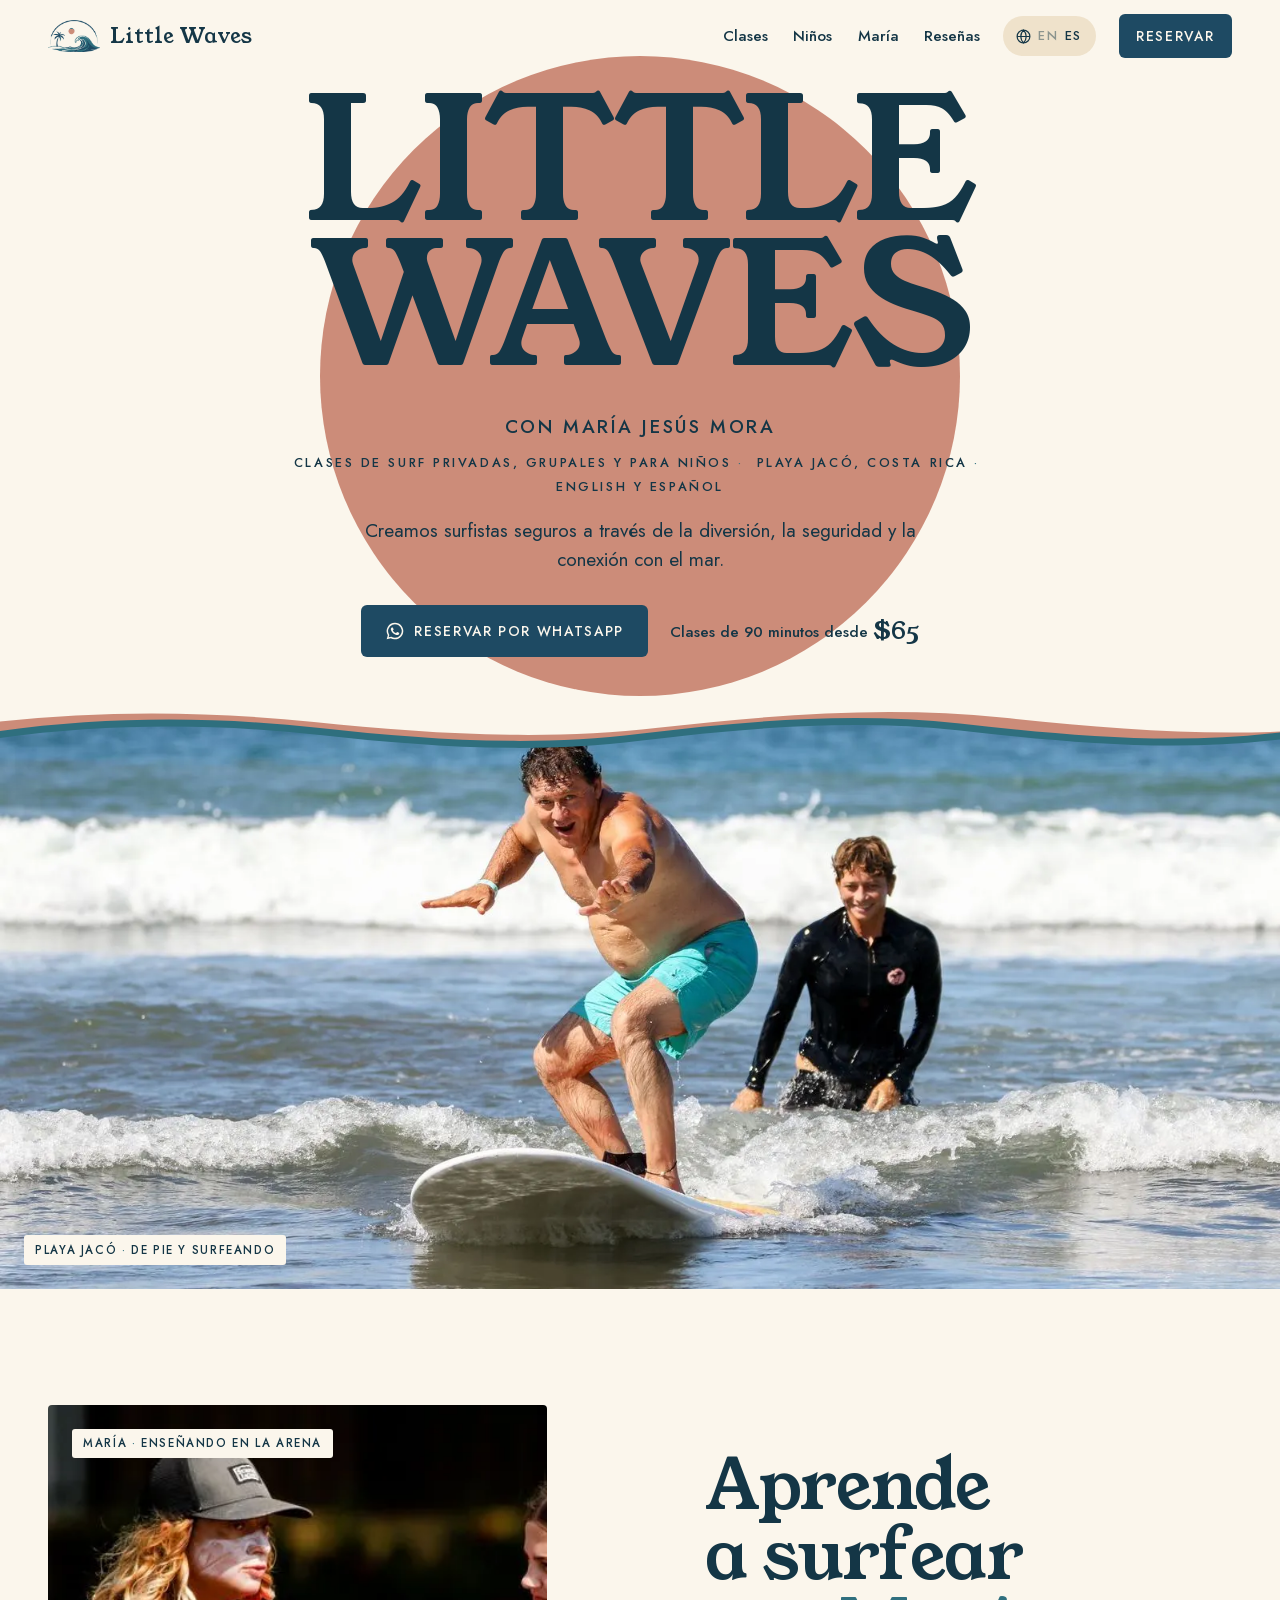
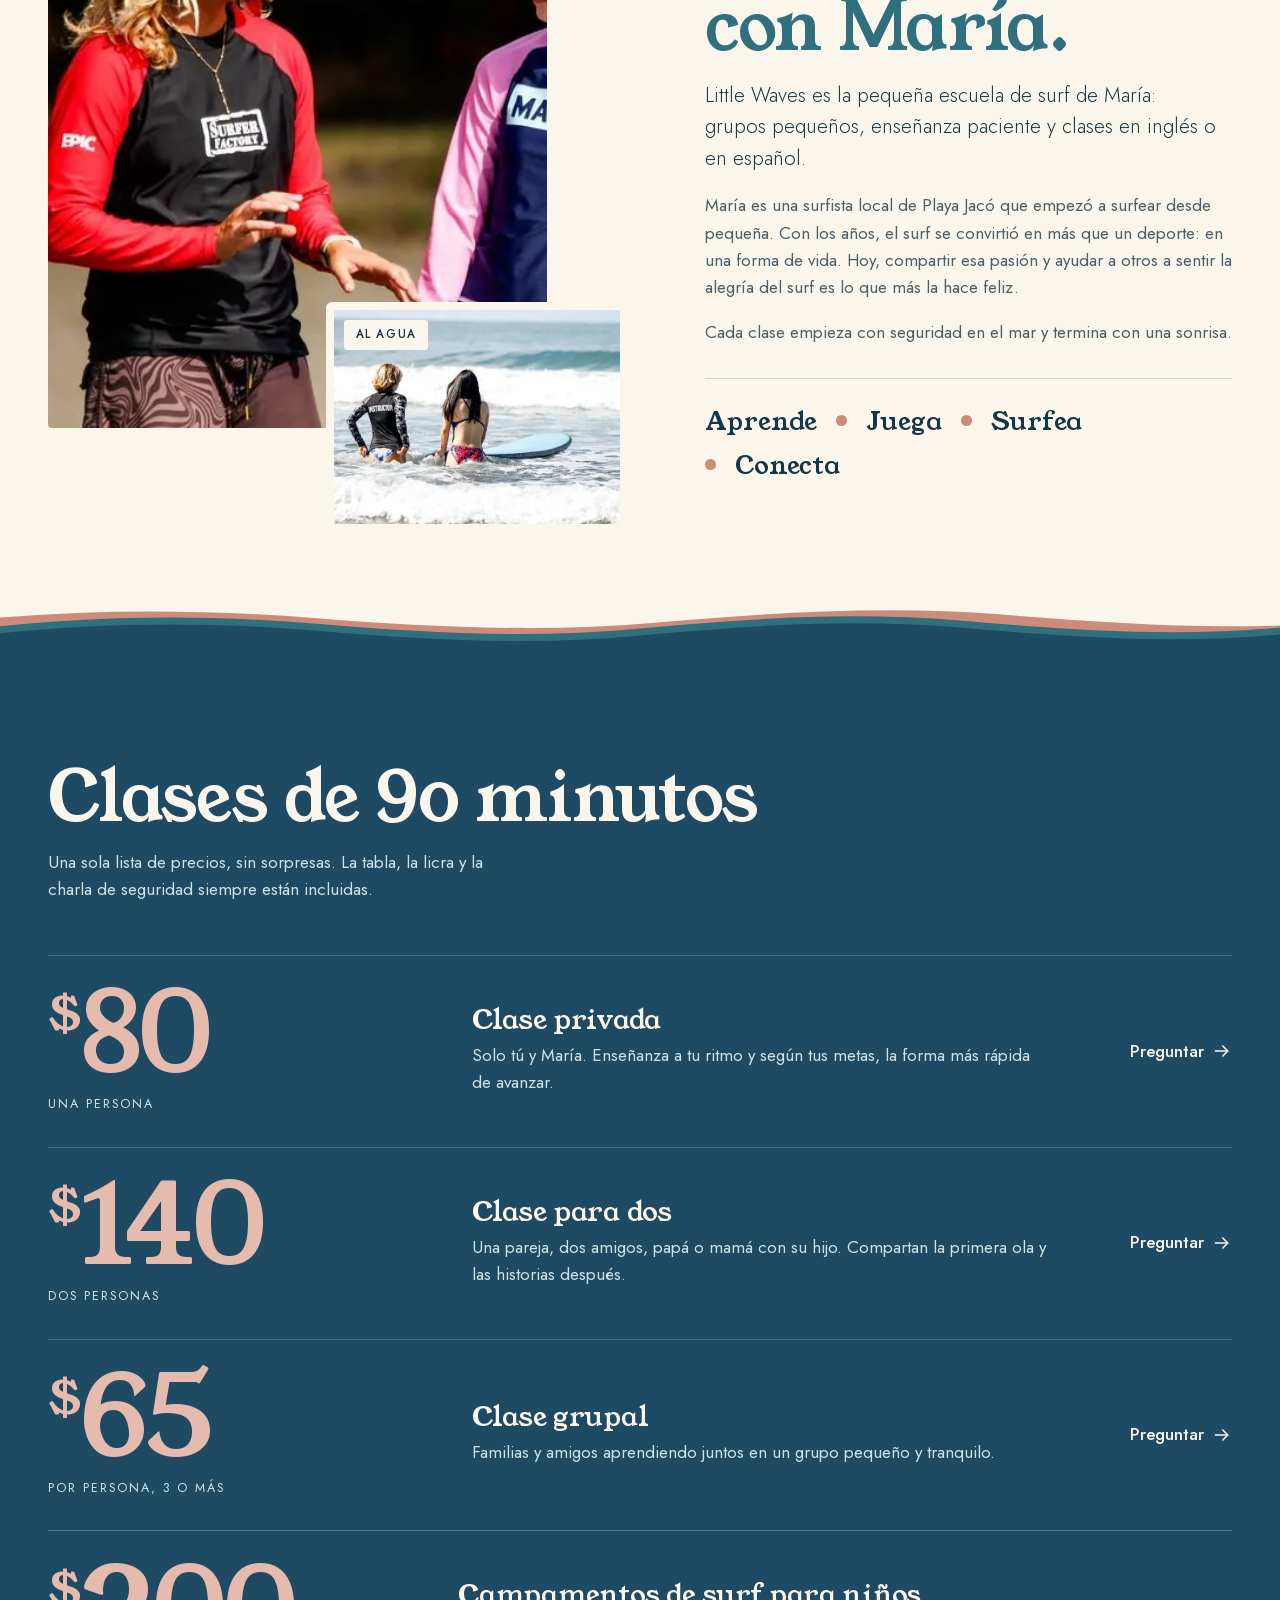
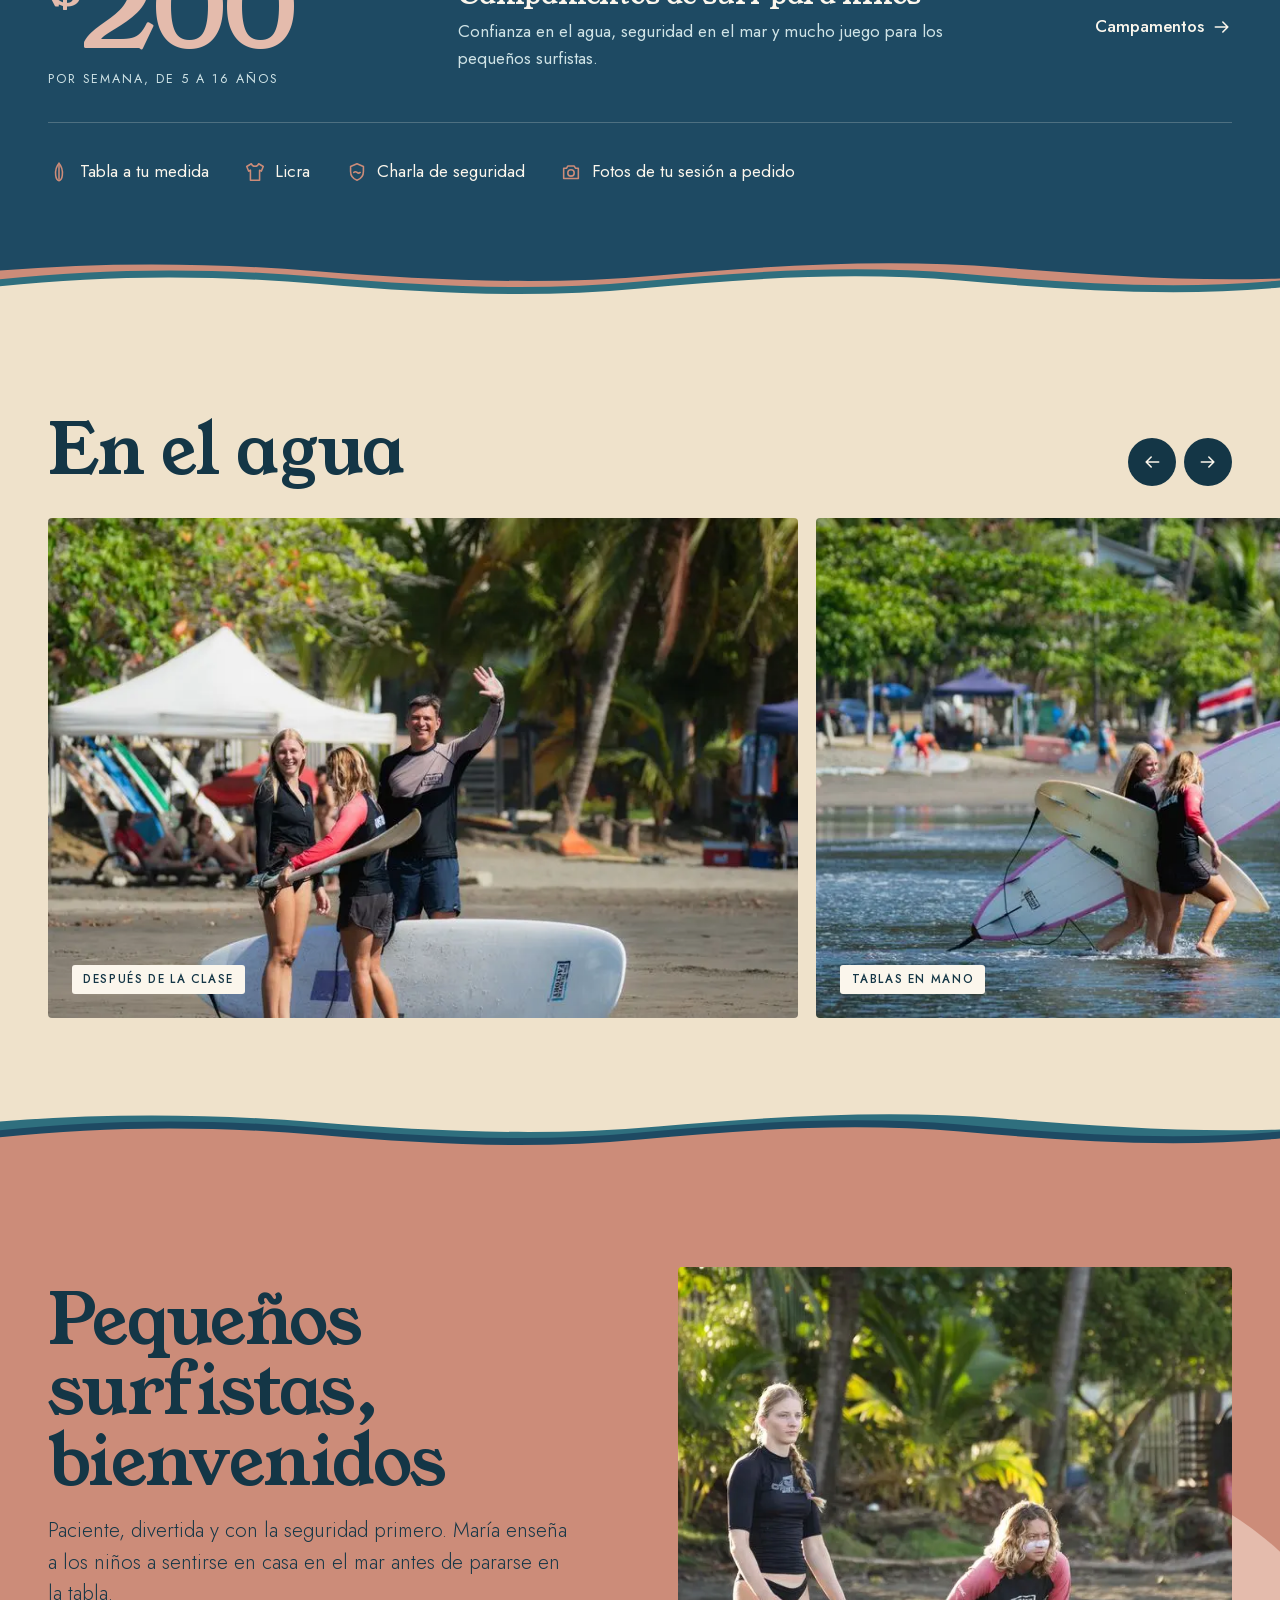
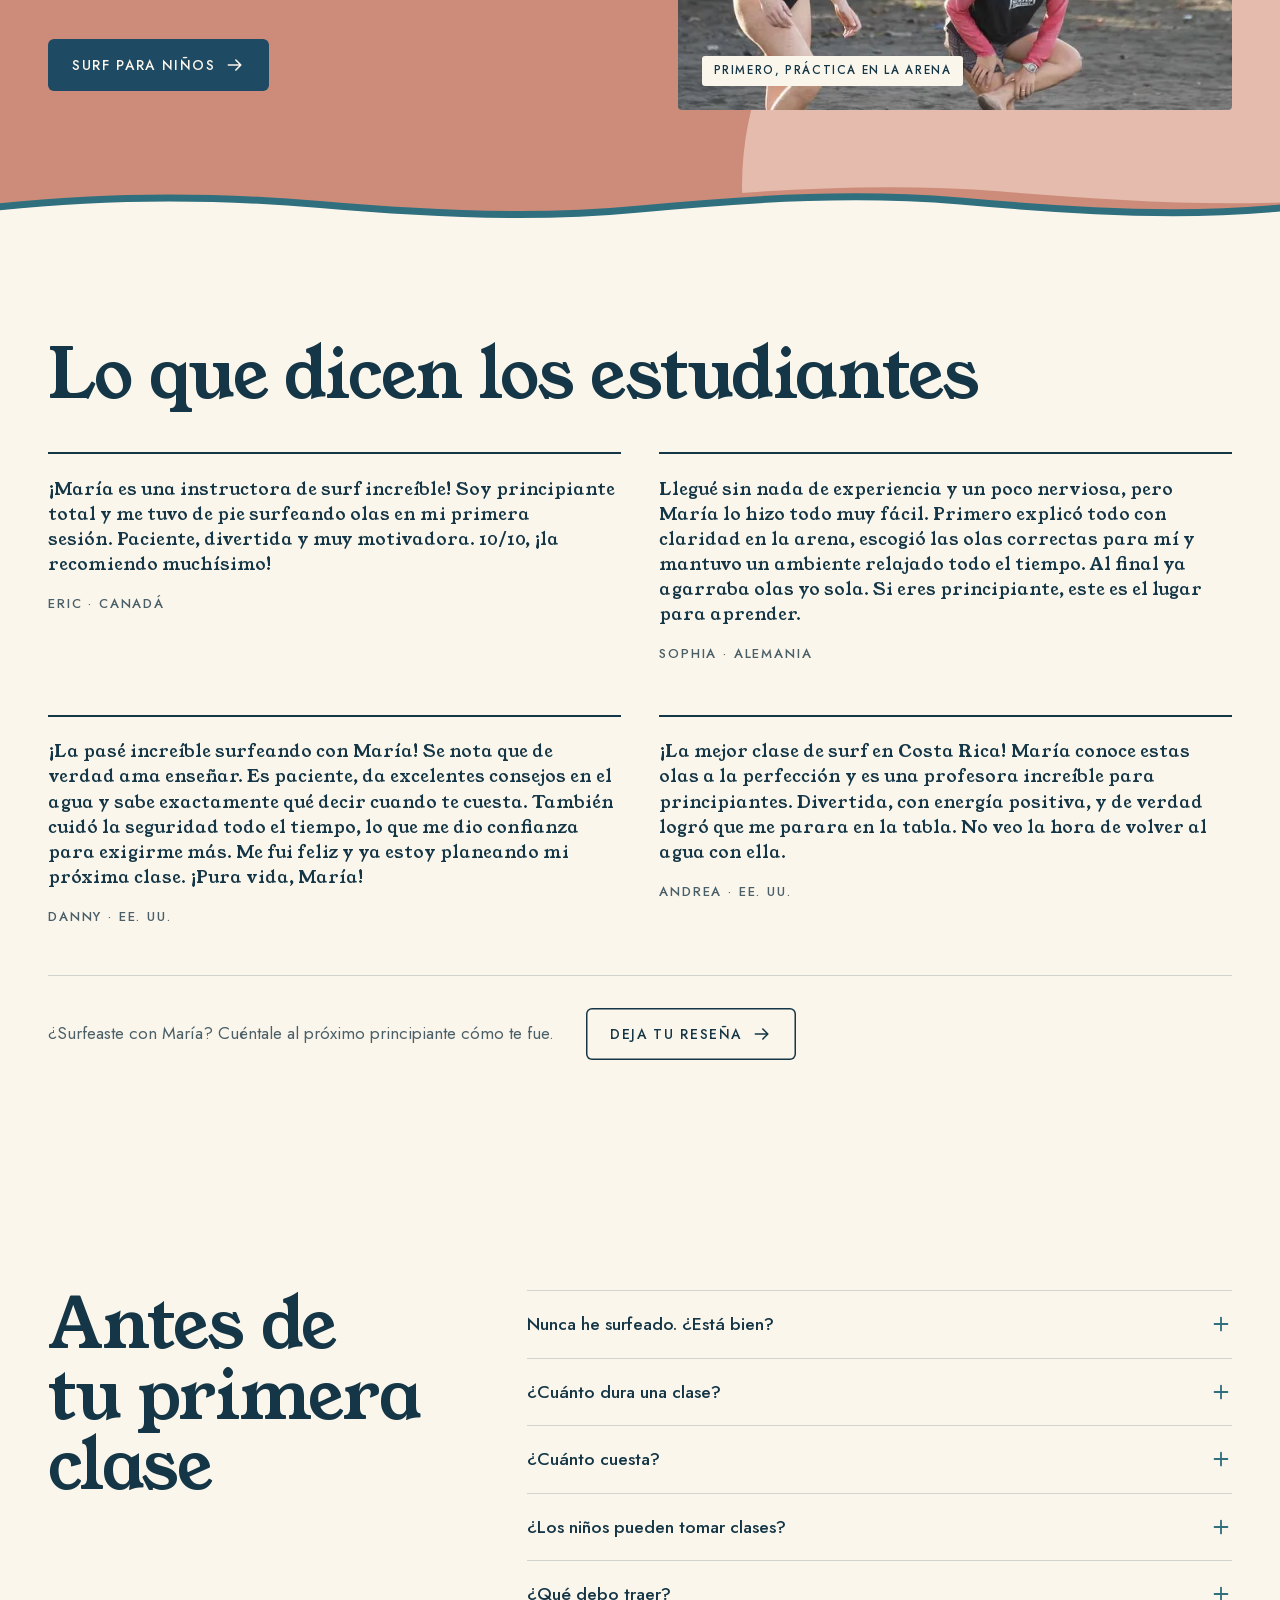
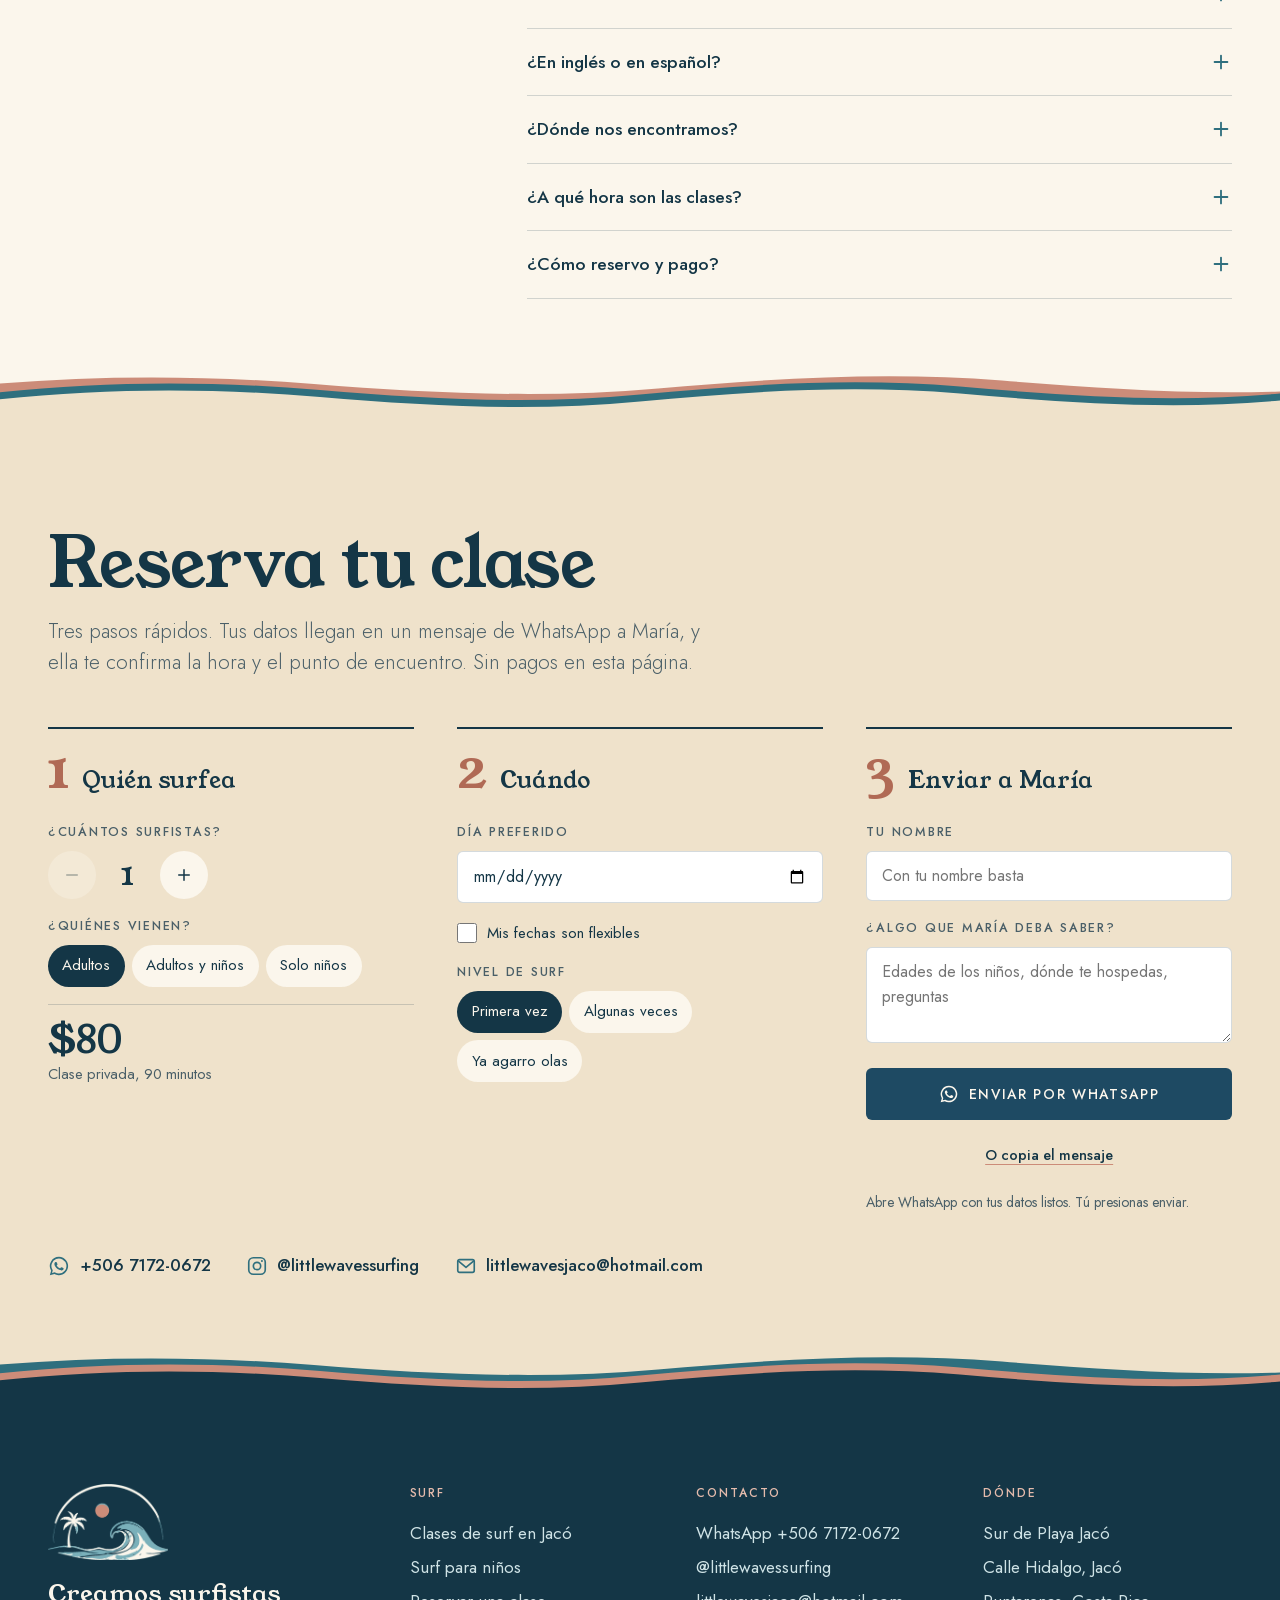
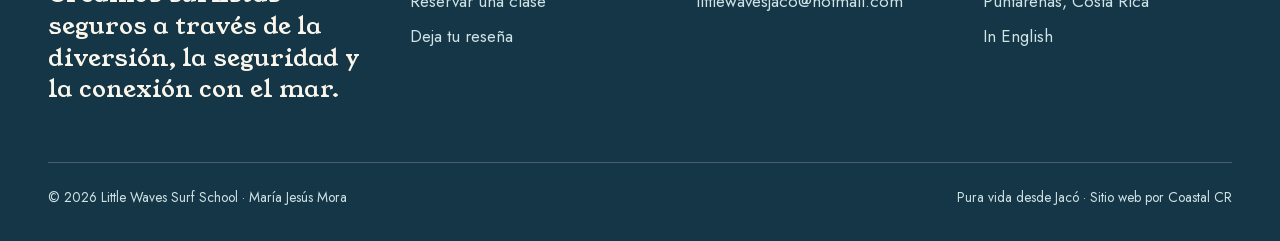
==== commit ae8a5436: "Add four real student reviews (EN/ES), remove sample reviews Co-Authored-By: Claude Opus 5.5 <norepl" ====
--- a/es/index.html
+++ b/es/index.html
@@ -196,7 +196,7 @@
 <section class="band edge b-paper pad" id="reviews" aria-labelledby="rev-h"><i class="ink" aria-hidden="true"></i>
   <div class="wrap">
     <h2 id="rev-h">Lo que dicen los estudiantes</h2>
-    <div class="quotes"><blockquote><span class="example">Ejemplo</span><p>Me paré en mi primera ola. María me hizo sentir segura todo el tiempo.</p><footer>Sarah · EE. UU.</footer></blockquote><blockquote><span class="example">Ejemplo</span><p>Mis hijos no querían salir del agua. Paciente, divertida y excelente con los niños.</p><footer>David · Canadá</footer></blockquote><blockquote><span class="example">Ejemplo</span><p>Llegué como principiante total y salí surfeando. La charla de seguridad me dio mucha confianza.</p><footer>Lena · Alemania</footer></blockquote></div><p class="send-note" style="margin-top:1.4rem">Reseñas de ejemplo. Las reseñas reales de los estudiantes de María las reemplazarán.</p>
+    <div class="quotes q-even"><blockquote><p>¡María es una instructora de surf increíble! Soy principiante total y me tuvo de pie surfeando olas en mi primera sesión. Paciente, divertida y muy motivadora. 10/10, ¡la recomiendo muchísimo!</p><footer>Eric · Canadá</footer></blockquote><blockquote><p>Llegué sin nada de experiencia y un poco nerviosa, pero María lo hizo todo muy fácil. Primero explicó todo con claridad en la arena, escogió las olas correctas para mí y mantuvo un ambiente relajado todo el tiempo. Al final ya agarraba olas yo sola. Si eres principiante, este es el lugar para aprender.</p><footer>Sophia · Alemania</footer></blockquote><blockquote><p>¡La pasé increíble surfeando con María! Se nota que de verdad ama enseñar. Es paciente, da excelentes consejos en el agua y sabe exactamente qué decir cuando te cuesta. También cuidó la seguridad todo el tiempo, lo que me dio confianza para exigirme más. Me fui feliz y ya estoy planeando mi próxima clase. ¡Pura vida, María!</p><footer>Danny · EE. UU.</footer></blockquote><blockquote><p>¡La mejor clase de surf en Costa Rica! María conoce estas olas a la perfección y es una profesora increíble para principiantes. Divertida, con energía positiva, y de verdad logró que me parara en la tabla. No veo la hora de volver al agua con ella.</p><footer>Andrea · EE. UU.</footer></blockquote></div>
     <div class="review-ask">
       <p>¿Surfeaste con María? Cuéntale al próximo principiante cómo te fue.</p>
       <a class="btn btn-line" href="../es/resena/">Deja tu reseña <svg class="arrow" aria-hidden="true"><use href="#i-arrow"/></svg></a>
--- a/assets/site.css
+++ b/assets/site.css
@@ -216,9 +216,12 @@
 
 /* ---------- reviews ---------- */
 .quotes{display:grid;grid-template-columns:repeat(3,minmax(0,1fr));gap:clamp(1.5rem,3vw,3rem);margin-top:2.6rem}
+.quotes.q-even{grid-template-columns:repeat(2,minmax(0,1fr))}
 .quotes blockquote{position:relative;padding-top:1.4rem;border-top:2px solid var(--night)}
 .quotes blockquote p{font-family:var(--display);font-size:clamp(1.25rem,1.8vw,1.5rem);line-height:1.34;color:var(--night)}
-.quotes footer{margin-top:1rem;color:var(--ink-2);font-size:.92rem}
+.quotes.q-even blockquote p{font-size:clamp(1.08rem,1.35vw,1.22rem);line-height:1.45}
+.quotes.q-even{row-gap:clamp(2rem,4vw,3.4rem)}
+.quotes footer{margin-top:1rem;color:var(--ink-2);font-size:.82rem;font-weight:500;letter-spacing:.14em;text-transform:uppercase}
 .quotes .example{position:absolute;top:-.8rem;right:0;background:var(--sun);color:var(--night);font-weight:500;letter-spacing:.14em;text-transform:uppercase;font-size:.7rem;padding:.25rem .5rem;border-radius:3px}
 .review-ask{display:flex;flex-wrap:wrap;align-items:center;gap:1rem 2rem;margin-top:3rem;padding-top:2rem;border-top:1px solid var(--rule)}
 .review-ask p{color:var(--ink-2);max-width:32em}
@@ -340,7 +343,7 @@
 @media (max-width:860px){
   .maria,.kids,.faq,.split{grid-template-columns:1fr}
   .kids figure{order:-1}
-  .quotes,.steps{grid-template-columns:1fr}
+  .quotes,.quotes.q-even,.steps{grid-template-columns:1fr}
   .stations{grid-template-columns:1fr}
   .bookbar{display:flex}
   body{padding-bottom:0}
